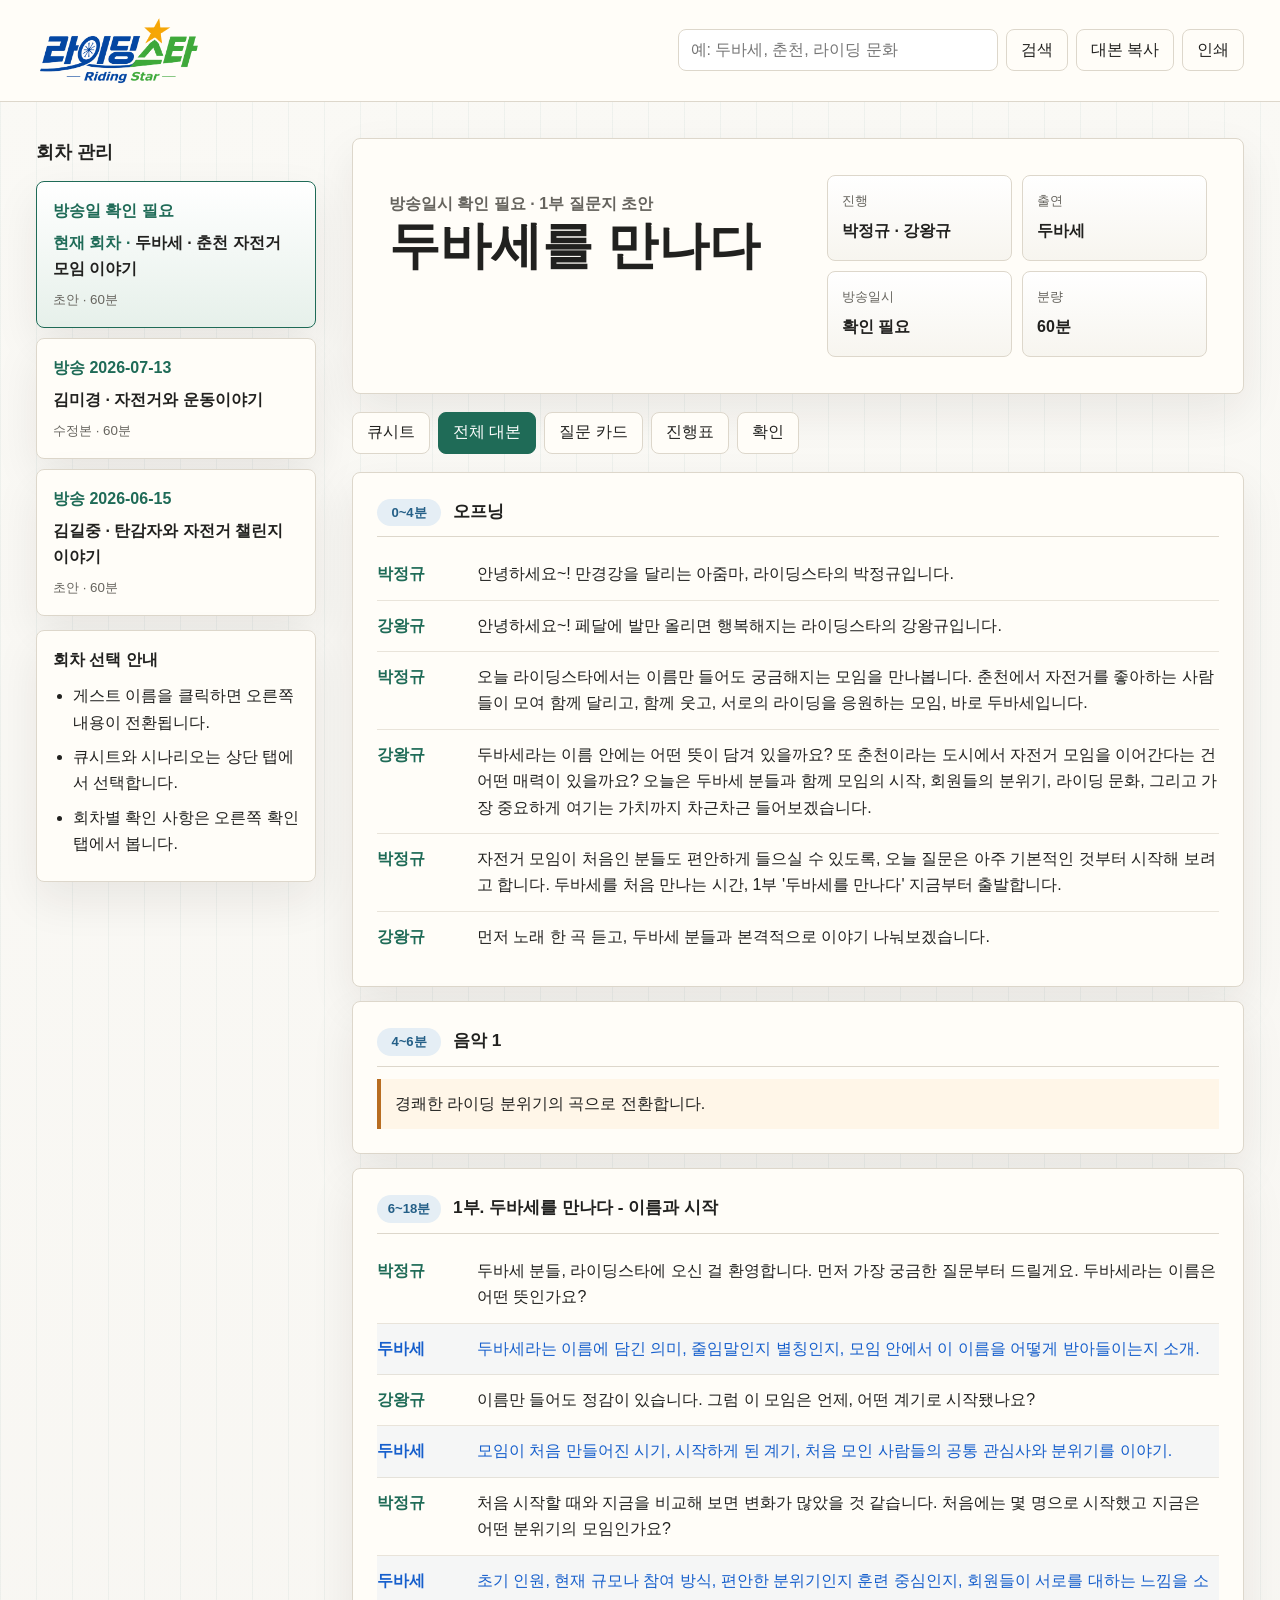
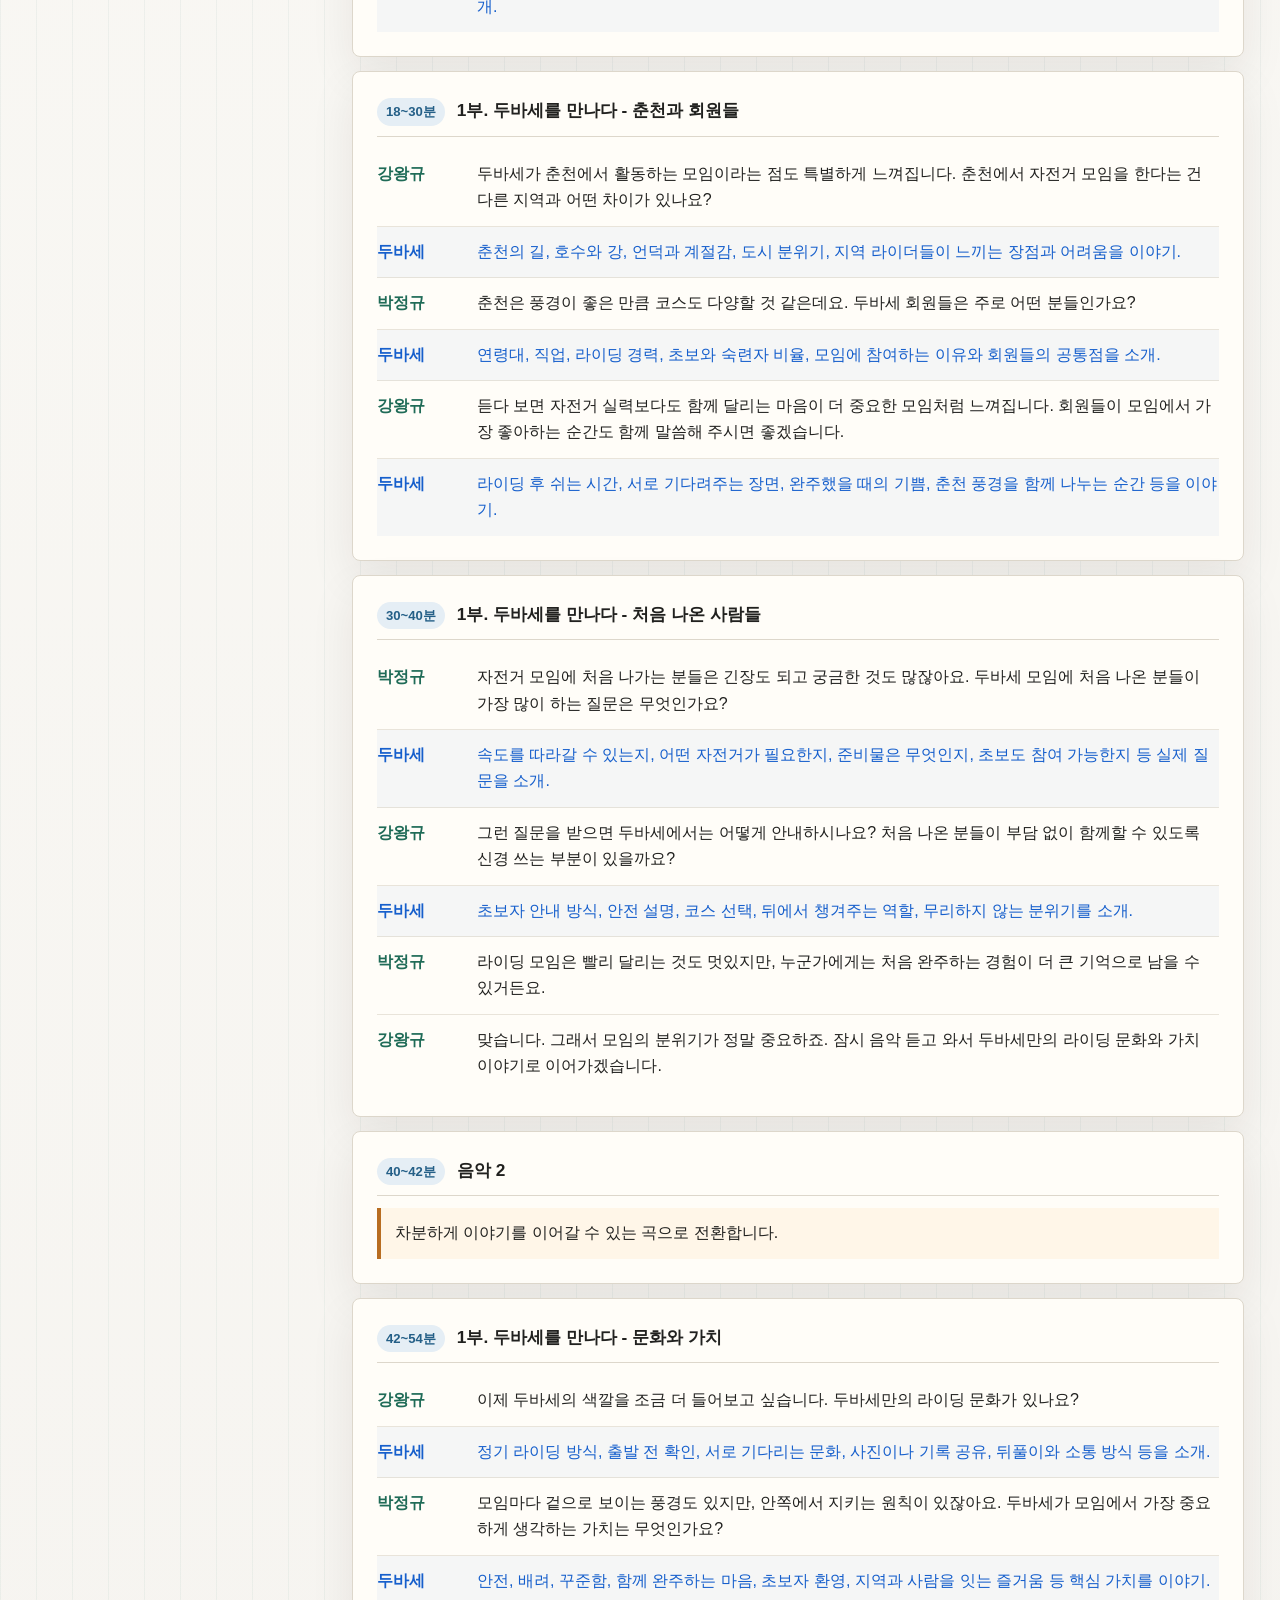
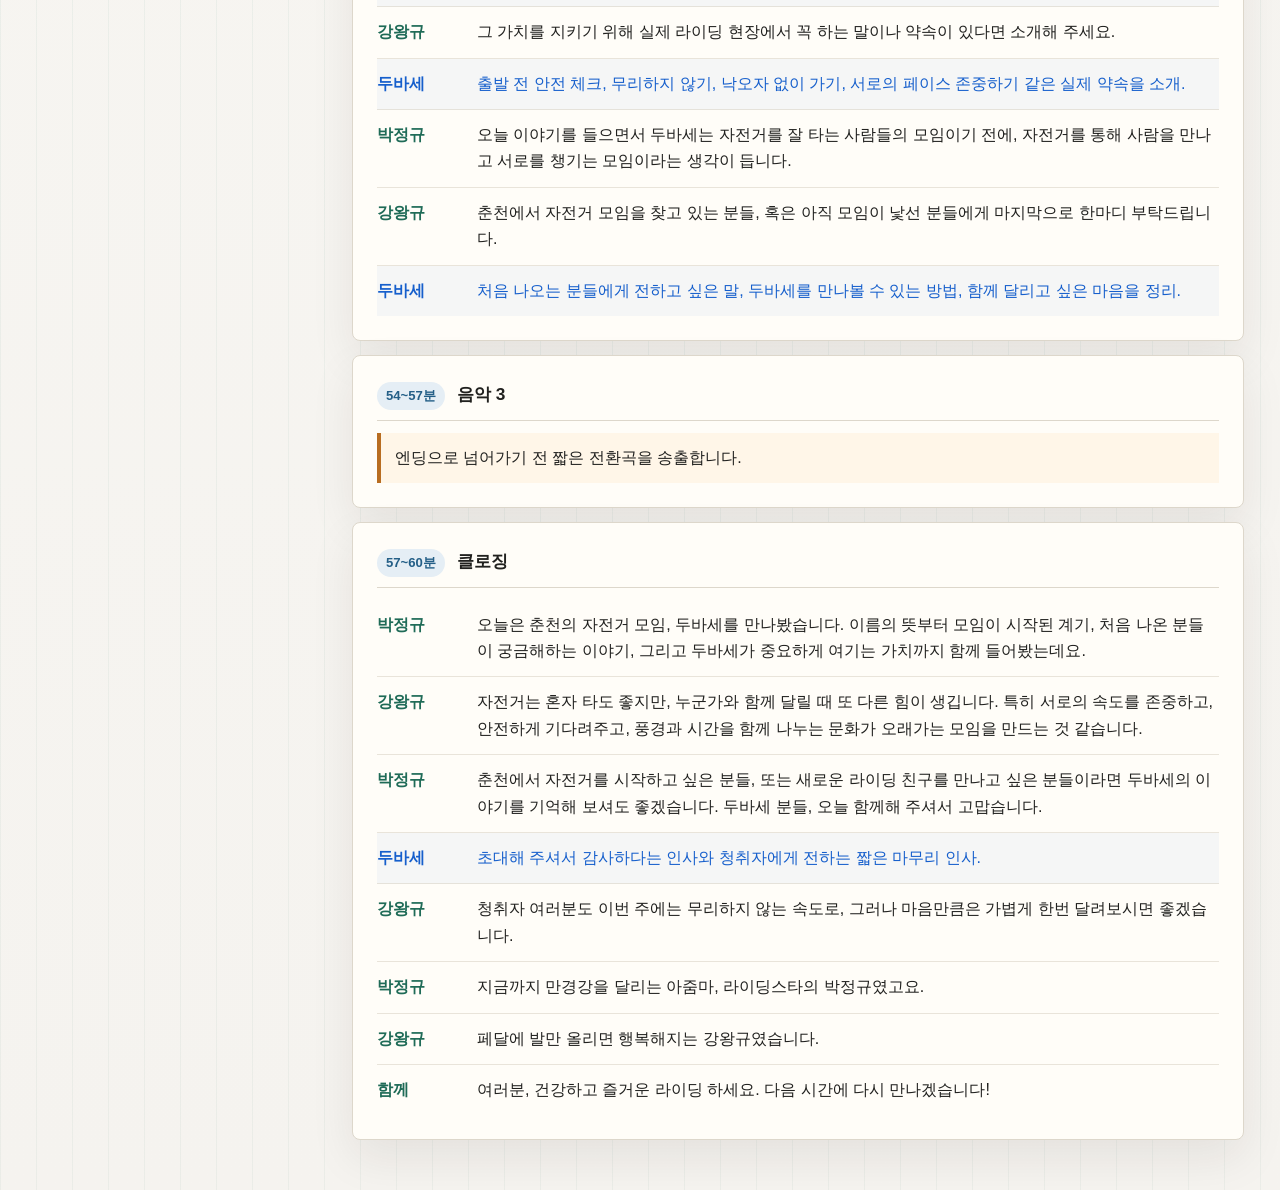
==== dubase.html @ 23264ffc "V2.6" ====
<!doctype html>
<html lang="ko">
  <head>
    <meta charset="utf-8" />
    <meta name="viewport" content="width=device-width, initial-scale=1" />
    <title>두바세 · 춘천 자전거 모임 이야기</title>
    <link rel="stylesheet" href="assets/styles.css" />
  </head>
  <body>
    <header class="topbar">
      <a class="brand" href="https://riding-star.vercel.app/" aria-label="Riding-star 메인페이지로 이동">
        <img class="brand-logo" src="assets/riding-star-logo-transparent.png" alt="라이딩스타" width="1152" height="503" />
      </a>
      <div class="toolbar" aria-label="문서 도구">
        <form class="search-form" role="search">
          <label class="search-label" for="script-search">검색</label>
          <div class="search-box">
            <input id="script-search" type="search" placeholder="예: 두바세, 춘천, 라이딩 문화" />
            <button type="button" id="clear-search" class="search-clear" aria-label="검색어 지우기" hidden>×</button>
          </div>
          <button type="submit" id="search-submit">검색</button>
        </form>
        <button type="button" id="episode-menu-toggle" class="episode-menu-toggle" aria-controls="episode-panel" aria-expanded="false">회차 관리</button>
        <button type="button" id="copy-script">대본 복사</button>
        <button type="button" id="print-page">인쇄</button>
      </div>
    </header>

    <div class="layout">
      <aside class="sidebar" id="episode-panel" aria-label="회차 목록">
        <div class="sidebar-head">
          <h1>회차 관리</h1>
          <button type="button" id="episode-menu-close" class="sidebar-close" aria-label="회차 관리 닫기">×</button>
        </div>
        <a class="episode episode-switch current" href="dubase.html#script-view" data-episode-key="dubase" data-search-placeholder="예: 두바세, 춘천, 라이딩 문화" aria-current="page">
          <span>방송일 확인 필요</span>
          <strong>두바세 · 춘천 자전거 모임 이야기</strong>
          <small>초안 · 60분</small>
        </a>
        <a class="episode episode-switch" href="kim-mikyung.html#script-view" data-episode-key="mikyung" data-search-placeholder="예: 장거리, 마라톤, 축구">
          <span>방송 2026-07-13</span>
          <strong>김미경 · 자전거와 운동이야기</strong>
          <small>수정본 · 60분</small>
        </a>
        <a class="episode episode-switch" href="index.html#script-view" data-episode-key="giljung" data-search-placeholder="예: 탄감자, 보물찾기, 초여름">
          <span>방송 2026-06-15</span>
          <strong>김길중 · 탄감자와 자전거 챌린지 이야기</strong>
          <small>초안 · 60분</small>
        </a>
        <div class="sidebar-note">
          <strong>회차 선택 안내</strong>
          <ul>
            <li>게스트 이름을 클릭하면 오른쪽 내용이 전환됩니다.</li>
            <li>큐시트와 시나리오는 상단 탭에서 선택합니다.</li>
            <li>회차별 확인 사항은 오른쪽 확인 탭에서 봅니다.</li>
          </ul>
        </div>
      </aside>

      <main class="content">
        <section class="summary" aria-labelledby="page-title">
          <div>
            <p class="eyebrow">방송일시 확인 필요 · 1부 질문지 초안</p>
            <h2 id="page-title">두바세를 만나다</h2>
          </div>
          <dl class="meta-grid">
            <div>
              <dt>진행</dt>
              <dd>박정규 · 강왕규</dd>
            </div>
            <div>
              <dt>출연</dt>
              <dd>두바세</dd>
            </div>
            <div>
              <dt>방송일시</dt>
              <dd>확인 필요</dd>
            </div>
            <div>
              <dt>분량</dt>
              <dd>60분</dd>
            </div>
          </dl>
        </section>

        <nav class="tabs" aria-label="보기 전환">
          <button type="button" data-view="cue-view">큐시트</button>
          <button type="button" class="active" data-view="script-view">전체 대본</button>
          <button type="button" data-view="questions-view">질문 카드</button>
          <button type="button" data-view="run-view">진행표</button>
          <button type="button" data-view="check-view">확인</button>
        </nav>

        <section id="cue-view" class="view cue-view" aria-label="큐시트" hidden>
          <article class="cue-sheet">
            <header class="cue-title">
              <h3>[큐시트] 주제토크방송</h3>
              <p>전주공동체라디오 <strong>93.5MHz</strong></p>
            </header>

            <table class="cue-meta" aria-label="큐시트 기본 정보">
              <tbody>
                <tr>
                  <th>프로그램명</th>
                  <td>라이딩스타(두바세를 만나다)</td>
                </tr>
                <tr>
                  <th>진행</th>
                  <td>박정규, 강왕규</td>
                </tr>
                <tr>
                  <th>출연</th>
                  <td><span class="guest-name">두바세</span></td>
                </tr>
                <tr>
                  <th>녹음장소</th>
                  <td>방송실</td>
                </tr>
                <tr>
                  <th>녹음일시</th>
                  <td>확인 필요</td>
                </tr>
                <tr>
                  <th>방송일시</th>
                  <td>확인 필요</td>
                </tr>
              </tbody>
            </table>

            <table class="cue-table" aria-label="큐시트 진행 흐름">
              <thead>
                <tr>
                  <th>구성</th>
                  <th>시간</th>
                  <th>멘트사항</th>
                  <th>출연</th>
                </tr>
              </thead>
              <tbody>
                <tr>
                  <td><strong>오프닝</strong><small>라이딩스타 인사</small></td>
                  <td>0~4분<br /><span>(4')</span></td>
                  <td>
                    <ul>
                      <li>박정규, 강왕규 진행자 인사</li>
                      <li>오늘 주제 두바세 소개</li>
                      <li>춘천 자전거 모임을 만나는 시간 예고</li>
                    </ul>
                  </td>
                  <td>진행자</td>
                </tr>
                <tr>
                  <td><strong>음악 1</strong><small>전환곡</small></td>
                  <td>4~6분<br /><span>(2')</span></td>
                  <td>
                    <ul>
                      <li>게스트 토크로 자연스럽게 전환</li>
                    </ul>
                  </td>
                  <td>진행자</td>
                </tr>
                <tr>
                  <td><strong>1부-1</strong><small>두바세 이름과 시작</small></td>
                  <td>6~18분<br /><span>(12')</span></td>
                  <td>
                    <ul>
                      <li>두바세라는 이름의 뜻</li>
                      <li>모임이 시작된 시기와 계기</li>
                      <li>처음 인원과 현재 분위기</li>
                    </ul>
                  </td>
                  <td>진행자 &amp;<br /><span class="guest-name">두바세</span></td>
                </tr>
                <tr>
                  <td><strong>1부-2</strong><small>춘천과 회원들</small></td>
                  <td>18~30분<br /><span>(12')</span></td>
                  <td>
                    <ul>
                      <li>춘천에서 자전거 모임을 하는 차이</li>
                      <li>두바세 회원들의 구성과 분위기</li>
                      <li>지역 코스와 계절감 언급</li>
                    </ul>
                  </td>
                  <td>진행자 &amp;<br /><span class="guest-name">두바세</span></td>
                </tr>
                <tr>
                  <td><strong>1부-3</strong><small>처음 나온 사람들</small></td>
                  <td>30~40분<br /><span>(10')</span></td>
                  <td>
                    <ul>
                      <li>처음 나온 분들이 가장 많이 하는 질문</li>
                      <li>초보자와 새 회원을 맞이하는 방식</li>
                      <li>안전과 페이스 조절 이야기</li>
                    </ul>
                  </td>
                  <td>진행자 &amp;<br /><span class="guest-name">두바세</span></td>
                </tr>
                <tr>
                  <td><strong>음악 2</strong><small>중간 전환</small></td>
                  <td>40~42분<br /><span>(2')</span></td>
                  <td>
                    <ul>
                      <li>두바세 문화와 가치 이야기로 전환</li>
                    </ul>
                  </td>
                  <td>진행자</td>
                </tr>
                <tr>
                  <td><strong>1부-4</strong><small>문화와 가치</small></td>
                  <td>42~54분<br /><span>(12')</span></td>
                  <td>
                    <ul>
                      <li>두바세만의 라이딩 문화</li>
                      <li>모임에서 가장 중요하게 생각하는 가치</li>
                      <li>청취자에게 전하고 싶은 말</li>
                    </ul>
                  </td>
                  <td>진행자 &amp;<br /><span class="guest-name">두바세</span></td>
                </tr>
                <tr>
                  <td><strong>음악 3</strong><small>클로징 전환</small></td>
                  <td>54~57분<br /><span>(3')</span></td>
                  <td>
                    <ul>
                      <li>엔딩 전 분위기 정리</li>
                    </ul>
                  </td>
                  <td>진행자</td>
                </tr>
                <tr>
                  <td><strong>클로징</strong><small>마무리</small></td>
                  <td>57~60분<br /><span>(3')</span></td>
                  <td>
                    <ul>
                      <li>두바세와 함께한 이야기 정리</li>
                      <li>춘천 자전거 문화 응원</li>
                      <li>다음 방송 예고와 끝인사</li>
                    </ul>
                  </td>
                  <td>진행자 &amp;<br /><span class="guest-name">두바세</span></td>
                </tr>
              </tbody>
            </table>
          </article>
        </section>

        <section id="script-view" class="view active" aria-label="전체 대본">
          <article id="script-copy-source">
            <section class="script-block">
              <header>
                <span>0~4분</span>
                <h3>오프닝</h3>
              </header>
              <p class="line"><b>박정규</b><span>안녕하세요~! 만경강을 달리는 아줌마, 라이딩스타의 박정규입니다.</span></p>
              <p class="line"><b>강왕규</b><span>안녕하세요~! 페달에 발만 올리면 행복해지는 라이딩스타의 강왕규입니다.</span></p>
              <p class="line"><b>박정규</b><span>오늘 라이딩스타에서는 이름만 들어도 궁금해지는 모임을 만나봅니다. 춘천에서 자전거를 좋아하는 사람들이 모여 함께 달리고, 함께 웃고, 서로의 라이딩을 응원하는 모임, 바로 두바세입니다.</span></p>
              <p class="line"><b>강왕규</b><span>두바세라는 이름 안에는 어떤 뜻이 담겨 있을까요? 또 춘천이라는 도시에서 자전거 모임을 이어간다는 건 어떤 매력이 있을까요? 오늘은 두바세 분들과 함께 모임의 시작, 회원들의 분위기, 라이딩 문화, 그리고 가장 중요하게 여기는 가치까지 차근차근 들어보겠습니다.</span></p>
              <p class="line"><b>박정규</b><span>자전거 모임이 처음인 분들도 편안하게 들으실 수 있도록, 오늘 질문은 아주 기본적인 것부터 시작해 보려고 합니다. 두바세를 처음 만나는 시간, 1부 '두바세를 만나다' 지금부터 출발합니다.</span></p>
              <p class="line"><b>강왕규</b><span>먼저 노래 한 곡 듣고, 두바세 분들과 본격적으로 이야기 나눠보겠습니다.</span></p>
            </section>

            <section class="script-block">
              <header>
                <span>4~6분</span>
                <h3>음악 1</h3>
              </header>
              <p class="cue">경쾌한 라이딩 분위기의 곡으로 전환합니다.</p>
            </section>

            <section class="script-block">
              <header>
                <span>6~18분</span>
                <h3>1부. 두바세를 만나다 - 이름과 시작</h3>
              </header>
              <p class="line"><b>박정규</b><span>두바세 분들, 라이딩스타에 오신 걸 환영합니다. 먼저 가장 궁금한 질문부터 드릴게요. 두바세라는 이름은 어떤 뜻인가요?</span></p>
              <p class="line guest-line"><b>두바세</b><span>두바세라는 이름에 담긴 의미, 줄임말인지 별칭인지, 모임 안에서 이 이름을 어떻게 받아들이는지 소개.</span></p>
              <p class="line"><b>강왕규</b><span>이름만 들어도 정감이 있습니다. 그럼 이 모임은 언제, 어떤 계기로 시작됐나요?</span></p>
              <p class="line guest-line"><b>두바세</b><span>모임이 처음 만들어진 시기, 시작하게 된 계기, 처음 모인 사람들의 공통 관심사와 분위기를 이야기.</span></p>
              <p class="line"><b>박정규</b><span>처음 시작할 때와 지금을 비교해 보면 변화가 많았을 것 같습니다. 처음에는 몇 명으로 시작했고 지금은 어떤 분위기의 모임인가요?</span></p>
              <p class="line guest-line"><b>두바세</b><span>초기 인원, 현재 규모나 참여 방식, 편안한 분위기인지 훈련 중심인지, 회원들이 서로를 대하는 느낌을 소개.</span></p>
            </section>

            <section class="script-block">
              <header>
                <span>18~30분</span>
                <h3>1부. 두바세를 만나다 - 춘천과 회원들</h3>
              </header>
              <p class="line"><b>강왕규</b><span>두바세가 춘천에서 활동하는 모임이라는 점도 특별하게 느껴집니다. 춘천에서 자전거 모임을 한다는 건 다른 지역과 어떤 차이가 있나요?</span></p>
              <p class="line guest-line"><b>두바세</b><span>춘천의 길, 호수와 강, 언덕과 계절감, 도시 분위기, 지역 라이더들이 느끼는 장점과 어려움을 이야기.</span></p>
              <p class="line"><b>박정규</b><span>춘천은 풍경이 좋은 만큼 코스도 다양할 것 같은데요. 두바세 회원들은 주로 어떤 분들인가요?</span></p>
              <p class="line guest-line"><b>두바세</b><span>연령대, 직업, 라이딩 경력, 초보와 숙련자 비율, 모임에 참여하는 이유와 회원들의 공통점을 소개.</span></p>
              <p class="line"><b>강왕규</b><span>듣다 보면 자전거 실력보다도 함께 달리는 마음이 더 중요한 모임처럼 느껴집니다. 회원들이 모임에서 가장 좋아하는 순간도 함께 말씀해 주시면 좋겠습니다.</span></p>
              <p class="line guest-line"><b>두바세</b><span>라이딩 후 쉬는 시간, 서로 기다려주는 장면, 완주했을 때의 기쁨, 춘천 풍경을 함께 나누는 순간 등을 이야기.</span></p>
            </section>

            <section class="script-block">
              <header>
                <span>30~40분</span>
                <h3>1부. 두바세를 만나다 - 처음 나온 사람들</h3>
              </header>
              <p class="line"><b>박정규</b><span>자전거 모임에 처음 나가는 분들은 긴장도 되고 궁금한 것도 많잖아요. 두바세 모임에 처음 나온 분들이 가장 많이 하는 질문은 무엇인가요?</span></p>
              <p class="line guest-line"><b>두바세</b><span>속도를 따라갈 수 있는지, 어떤 자전거가 필요한지, 준비물은 무엇인지, 초보도 참여 가능한지 등 실제 질문을 소개.</span></p>
              <p class="line"><b>강왕규</b><span>그런 질문을 받으면 두바세에서는 어떻게 안내하시나요? 처음 나온 분들이 부담 없이 함께할 수 있도록 신경 쓰는 부분이 있을까요?</span></p>
              <p class="line guest-line"><b>두바세</b><span>초보자 안내 방식, 안전 설명, 코스 선택, 뒤에서 챙겨주는 역할, 무리하지 않는 분위기를 소개.</span></p>
              <p class="line"><b>박정규</b><span>라이딩 모임은 빨리 달리는 것도 멋있지만, 누군가에게는 처음 완주하는 경험이 더 큰 기억으로 남을 수 있거든요.</span></p>
              <p class="line"><b>강왕규</b><span>맞습니다. 그래서 모임의 분위기가 정말 중요하죠. 잠시 음악 듣고 와서 두바세만의 라이딩 문화와 가치 이야기로 이어가겠습니다.</span></p>
            </section>

            <section class="script-block">
              <header>
                <span>40~42분</span>
                <h3>음악 2</h3>
              </header>
              <p class="cue">차분하게 이야기를 이어갈 수 있는 곡으로 전환합니다.</p>
            </section>

            <section class="script-block">
              <header>
                <span>42~54분</span>
                <h3>1부. 두바세를 만나다 - 문화와 가치</h3>
              </header>
              <p class="line"><b>강왕규</b><span>이제 두바세의 색깔을 조금 더 들어보고 싶습니다. 두바세만의 라이딩 문화가 있나요?</span></p>
              <p class="line guest-line"><b>두바세</b><span>정기 라이딩 방식, 출발 전 확인, 서로 기다리는 문화, 사진이나 기록 공유, 뒤풀이와 소통 방식 등을 소개.</span></p>
              <p class="line"><b>박정규</b><span>모임마다 겉으로 보이는 풍경도 있지만, 안쪽에서 지키는 원칙이 있잖아요. 두바세가 모임에서 가장 중요하게 생각하는 가치는 무엇인가요?</span></p>
              <p class="line guest-line"><b>두바세</b><span>안전, 배려, 꾸준함, 함께 완주하는 마음, 초보자 환영, 지역과 사람을 잇는 즐거움 등 핵심 가치를 이야기.</span></p>
              <p class="line"><b>강왕규</b><span>그 가치를 지키기 위해 실제 라이딩 현장에서 꼭 하는 말이나 약속이 있다면 소개해 주세요.</span></p>
              <p class="line guest-line"><b>두바세</b><span>출발 전 안전 체크, 무리하지 않기, 낙오자 없이 가기, 서로의 페이스 존중하기 같은 실제 약속을 소개.</span></p>
              <p class="line"><b>박정규</b><span>오늘 이야기를 들으면서 두바세는 자전거를 잘 타는 사람들의 모임이기 전에, 자전거를 통해 사람을 만나고 서로를 챙기는 모임이라는 생각이 듭니다.</span></p>
              <p class="line"><b>강왕규</b><span>춘천에서 자전거 모임을 찾고 있는 분들, 혹은 아직 모임이 낯선 분들에게 마지막으로 한마디 부탁드립니다.</span></p>
              <p class="line guest-line"><b>두바세</b><span>처음 나오는 분들에게 전하고 싶은 말, 두바세를 만나볼 수 있는 방법, 함께 달리고 싶은 마음을 정리.</span></p>
            </section>

            <section class="script-block">
              <header>
                <span>54~57분</span>
                <h3>음악 3</h3>
              </header>
              <p class="cue">엔딩으로 넘어가기 전 짧은 전환곡을 송출합니다.</p>
            </section>

            <section class="script-block">
              <header>
                <span>57~60분</span>
                <h3>클로징</h3>
              </header>
              <p class="line"><b>박정규</b><span>오늘은 춘천의 자전거 모임, 두바세를 만나봤습니다. 이름의 뜻부터 모임이 시작된 계기, 처음 나온 분들이 궁금해하는 이야기, 그리고 두바세가 중요하게 여기는 가치까지 함께 들어봤는데요.</span></p>
              <p class="line"><b>강왕규</b><span>자전거는 혼자 타도 좋지만, 누군가와 함께 달릴 때 또 다른 힘이 생깁니다. 특히 서로의 속도를 존중하고, 안전하게 기다려주고, 풍경과 시간을 함께 나누는 문화가 오래가는 모임을 만드는 것 같습니다.</span></p>
              <p class="line"><b>박정규</b><span>춘천에서 자전거를 시작하고 싶은 분들, 또는 새로운 라이딩 친구를 만나고 싶은 분들이라면 두바세의 이야기를 기억해 보셔도 좋겠습니다. 두바세 분들, 오늘 함께해 주셔서 고맙습니다.</span></p>
              <p class="line guest-line"><b>두바세</b><span>초대해 주셔서 감사하다는 인사와 청취자에게 전하는 짧은 마무리 인사.</span></p>
              <p class="line"><b>강왕규</b><span>청취자 여러분도 이번 주에는 무리하지 않는 속도로, 그러나 마음만큼은 가볍게 한번 달려보시면 좋겠습니다.</span></p>
              <p class="line"><b>박정규</b><span>지금까지 만경강을 달리는 아줌마, 라이딩스타의 박정규였고요.</span></p>
              <p class="line"><b>강왕규</b><span>페달에 발만 올리면 행복해지는 강왕규였습니다.</span></p>
              <p class="line"><b>함께</b><span>여러분, 건강하고 즐거운 라이딩 하세요. 다음 시간에 다시 만나겠습니다!</span></p>
            </section>
          </article>
        </section>

        <section id="questions-view" class="view" aria-label="질문 카드" hidden>
          <div class="question-grid">
            <article>
              <h3>1부. 두바세를 만나다</h3>
              <ul>
                <li>두바세라는 이름은 어떤 뜻인가요?</li>
                <li>모임은 언제, 어떤 계기로 시작됐나요?</li>
                <li>처음에는 몇 명으로 시작했고 지금은 어떤 분위기의 모임인가요?</li>
                <li>춘천에서 자전거 모임을 한다는 건 다른 지역과 어떤 차이가 있나요?</li>
                <li>두바세 회원들은 주로 어떤 분들인가요?</li>
                <li>모임에 처음 나온 분들이 가장 많이 하는 질문은 무엇인가요?</li>
                <li>두바세만의 라이딩 문화가 있나요?</li>
                <li>모임에서 가장 중요하게 생각하는 가치는 무엇인가요?</li>
              </ul>
            </article>
          </div>
        </section>

        <section id="run-view" class="view" aria-label="진행표" hidden>
          <div class="table-wrap">
            <table>
              <thead>
                <tr>
                  <th>순서</th>
                  <th>코너</th>
                  <th>시간</th>
                  <th>핵심</th>
                </tr>
              </thead>
              <tbody>
                <tr><td>1</td><td>오프닝</td><td>4분</td><td>진행자 인사, 두바세 소개, 1부 예고</td></tr>
                <tr><td>2</td><td>음악 1</td><td>2분</td><td>게스트 토크 전환</td></tr>
                <tr><td>3</td><td>1부-1</td><td>12분</td><td>두바세 이름의 뜻, 시작 계기, 초기와 현재 분위기</td></tr>
                <tr><td>4</td><td>1부-2</td><td>12분</td><td>춘천 자전거 모임의 차이, 회원 구성과 모임 분위기</td></tr>
                <tr><td>5</td><td>1부-3</td><td>10분</td><td>처음 나온 분들의 질문, 초보자 안내, 안전과 페이스</td></tr>
                <tr><td>6</td><td>음악 2</td><td>2분</td><td>문화와 가치 이야기 전환</td></tr>
                <tr><td>7</td><td>1부-4</td><td>12분</td><td>두바세만의 라이딩 문화, 모임의 핵심 가치</td></tr>
                <tr><td>8</td><td>음악 3</td><td>3분</td><td>클로징 전환</td></tr>
                <tr><td>9</td><td>클로징</td><td>3분</td><td>두바세 이야기 정리, 춘천 자전거 문화 응원, 끝인사</td></tr>
              </tbody>
            </table>
          </div>
        </section>

        <section id="check-view" class="view" aria-label="확인 항목" hidden>
          <div class="check-panel">
            <h3>방송 전 확인</h3>
            <label><input type="checkbox" /> 두바세 이름의 정확한 뜻과 표기 확인</label>
            <label><input type="checkbox" /> 출연자 이름과 호칭 확정</label>
            <label><input type="checkbox" /> 모임 시작 시기와 현재 인원 표현 확인</label>
            <label><input type="checkbox" /> 춘천 코스와 지역 정보 언급 가능 범위 확인</label>
            <label><input type="checkbox" /> 삽입곡 3곡 또는 대체곡 확정</label>
          </div>
          <div class="source-note">
            <h3>자료 메모</h3>
            <p>1부 질문지는 사용자 제공 질문 8개를 그대로 반영했습니다.</p>
          </div>
        </section>
      </main>
    </div>
    <div id="panel-backdrop" class="panel-backdrop" hidden></div>

    <script src="assets/app.js"></script>
  </body>
</html>
---- assets/styles.css ----
:root {
  color-scheme: light;
  --bg: #f5f3ef;
  --paper: #fffdf8;
  --ink: #21211f;
  --muted: #66645e;
  --line: #ddd7cb;
  --green: #1f6b57;
  --blue: #245f87;
  --guest-blue: #165fcc;
  --sun: #b86d21;
  --soft-green: #e6f0ea;
  --soft-blue: #e5eef5;
  --shadow: 0 18px 45px rgba(35, 31, 25, 0.08);
}

* {
  box-sizing: border-box;
}

html {
  scroll-behavior: smooth;
}

body {
  margin: 0;
  min-width: 320px;
  color: var(--ink);
  background:
    linear-gradient(90deg, rgba(31, 107, 87, 0.05) 0 1px, transparent 1px 100%),
    linear-gradient(180deg, #faf9f5 0%, var(--bg) 100%);
  background-size: 36px 36px, auto;
  font-family: Arial, "Noto Sans KR", "Malgun Gothic", sans-serif;
  line-height: 1.65;
}

button,
input {
  font: inherit;
}

button {
  border: 1px solid var(--line);
  border-radius: 8px;
  min-height: 42px;
  padding: 0 14px;
  color: var(--ink);
  background: var(--paper);
  cursor: pointer;
}

button:hover,
button:focus-visible {
  border-color: var(--green);
  outline: 2px solid rgba(31, 107, 87, 0.18);
  outline-offset: 2px;
}

.topbar {
  position: sticky;
  top: 0;
  z-index: 20;
  display: flex;
  align-items: center;
  justify-content: space-between;
  gap: 18px;
  padding: 14px clamp(16px, 3vw, 36px);
  border-bottom: 1px solid var(--line);
  background: rgba(255, 253, 248, 0.95);
  backdrop-filter: blur(14px);
}

.brand {
  display: inline-flex;
  align-items: center;
  color: inherit;
  text-decoration: none;
}

.brand:hover,
.brand:focus-visible {
  color: var(--green);
}

.brand-logo {
  display: block;
  width: clamp(128px, 13vw, 190px);
  height: auto;
}

.brand-korean,
.brand-english {
  display: block;
  line-height: 1.05;
  letter-spacing: 0;
}

.brand-korean {
  color: var(--green);
  font-size: 1.18rem;
  font-weight: 800;
}

.brand-korean span {
  color: var(--sun);
}

.brand-english {
  margin-top: 2px;
  color: var(--muted);
  font-size: 0.78rem;
  font-weight: 700;
}

.toolbar {
  display: flex;
  align-items: center;
  justify-content: flex-end;
  gap: 8px;
  flex-wrap: wrap;
}

.search-form {
  display: flex;
  align-items: center;
  gap: 8px;
}

.search-label {
  position: absolute;
  width: 1px;
  height: 1px;
  overflow: hidden;
  clip: rect(0 0 0 0);
  white-space: nowrap;
}

.search-box {
  position: relative;
}

.search-box input {
  width: min(32vw, 320px);
  min-width: 180px;
  min-height: 42px;
  padding: 0 38px 0 12px;
  border: 1px solid var(--line);
  border-radius: 8px;
  outline: 0;
  background: #fff;
}

.search-box input:focus {
  border-color: var(--green);
  box-shadow: 0 0 0 2px rgba(31, 107, 87, 0.14);
}

.search-box input::-webkit-search-cancel-button {
  appearance: none;
}

.search-clear {
  position: absolute;
  top: 50%;
  right: 4px;
  min-width: 30px;
  width: 30px;
  height: 30px;
  min-height: 30px;
  padding: 0;
  border: 0;
  border-radius: 50%;
  color: var(--muted);
  background: transparent;
  transform: translateY(-50%);
}

.search-clear:hover,
.search-clear:focus-visible {
  color: var(--ink);
  background: var(--soft-green);
  outline-offset: 0;
}

.episode-menu-toggle,
.sidebar-close,
.panel-backdrop {
  display: none;
}

.layout {
  display: grid;
  grid-template-columns: minmax(220px, 280px) minmax(0, 1fr);
  gap: clamp(18px, 3vw, 36px);
  width: min(1440px, 100%);
  margin: 0 auto;
  padding: clamp(18px, 3vw, 36px);
}

.sidebar {
  align-self: start;
  position: sticky;
  top: 90px;
}

.sidebar-head {
  display: flex;
  align-items: center;
  justify-content: space-between;
  gap: 12px;
}

.sidebar-head {
  margin-bottom: 14px;
}

.sidebar h1 {
  margin: 0 0 14px;
  font-size: 1.1rem;
}

.sidebar-head h1 {
  margin: 0;
}

.episode,
.sidebar-note,
.summary,
.script-block,
.question-grid article,
.check-panel,
.source-note,
.table-wrap,
.cue-sheet {
  border: 1px solid var(--line);
  border-radius: 8px;
  background: var(--paper);
  box-shadow: var(--shadow);
}

.episode {
  display: grid;
  gap: 6px;
  padding: 16px;
  color: inherit;
  text-decoration: none;
}

.episode + .episode {
  margin-top: 10px;
}

.episode span {
  color: var(--green);
  font-weight: 700;
}

.episode.current {
  border-color: var(--green);
  background: linear-gradient(180deg, #fff, var(--soft-green));
}

.episode.current strong::before {
  content: "현재 회차 · ";
  color: var(--green);
}

.episode small {
  color: var(--muted);
}

.episode:hover,
.episode:focus-visible {
  border-color: var(--green);
  color: var(--green);
  outline: 2px solid rgba(31, 107, 87, 0.16);
  outline-offset: 2px;
}

.sidebar-note {
  margin-top: 14px;
  padding: 16px;
}

.sidebar-note ul,
.question-grid ul {
  margin: 10px 0 0;
  padding-left: 20px;
}

.content {
  min-width: 0;
}

.summary {
  display: grid;
  grid-template-columns: minmax(0, 1fr) minmax(260px, 380px);
  gap: 24px;
  padding: clamp(20px, 4vw, 36px);
  overflow: hidden;
}

.eyebrow {
  margin: 0 0 8px;
  color: var(--sun);
  font-weight: 700;
}

.summary h2 {
  margin: 0;
  font-size: clamp(1.8rem, 4vw, 3.2rem);
  line-height: 1.15;
}

.summary p {
  max-width: 68ch;
  margin: 16px 0 0;
  color: var(--muted);
}

.meta-grid {
  display: grid;
  grid-template-columns: repeat(2, minmax(0, 1fr));
  gap: 10px;
  margin: 0;
}

.meta-grid div {
  min-height: 86px;
  padding: 14px;
  border: 1px solid var(--line);
  border-radius: 8px;
  background: linear-gradient(180deg, #fff, #f7f5ef);
}

.meta-grid dt {
  color: var(--muted);
  font-size: 0.84rem;
}

.meta-grid dd {
  margin: 6px 0 0;
  font-weight: 700;
}

.tabs {
  display: flex;
  gap: 8px;
  flex-wrap: wrap;
  margin: 18px 0;
}

.tabs button.active {
  color: #fff;
  border-color: var(--green);
  background: var(--green);
}

.view {
  display: none;
}

.view.active {
  display: block;
}

.cue-sheet {
  padding: clamp(16px, 2.5vw, 28px);
  overflow-x: auto;
}

.cue-title {
  text-align: center;
  margin-bottom: 14px;
}

.cue-title h3 {
  margin: 0;
  font-size: clamp(1.7rem, 3vw, 2.4rem);
  line-height: 1.2;
}

.cue-title p {
  margin: 6px 0 0;
  font-size: 1.12rem;
}

.cue-title strong {
  margin-left: 16px;
}

.cue-meta,
.cue-table {
  min-width: 840px;
  table-layout: fixed;
  border: 1px solid var(--ink);
  background: #fff;
}

.cue-meta {
  margin-bottom: 0;
}

.cue-meta th,
.cue-meta td,
.cue-table th,
.cue-table td {
  border-right: 1px solid var(--ink);
  border-bottom: 1px solid var(--ink);
}

.cue-meta tr:last-child th,
.cue-meta tr:last-child td,
.cue-table tr:last-child td {
  border-bottom: 0;
}

.cue-meta th:last-child,
.cue-meta td:last-child,
.cue-table th:last-child,
.cue-table td:last-child {
  border-right: 0;
}

.cue-meta th {
  width: 150px;
  padding: 8px 12px;
  color: var(--ink);
  background: #fff;
  font-weight: 700;
  text-align: center;
}

.cue-meta td {
  padding: 8px 14px;
}

.cue-table th {
  padding: 9px 12px;
  color: var(--ink);
  background: #fff;
  text-align: center;
}

.cue-table th:nth-child(1) {
  width: 18%;
}

.cue-table th:nth-child(2) {
  width: 10%;
}

.cue-table th:nth-child(4) {
  width: 13%;
}

.cue-table td {
  padding: 10px 12px;
  vertical-align: middle;
}

.cue-table td:nth-child(1),
.cue-table td:nth-child(2),
.cue-table td:nth-child(4) {
  text-align: center;
}

.cue-table strong,
.cue-table small {
  display: block;
}

.cue-table small {
  margin-top: 4px;
  font-size: 0.84rem;
  font-weight: 700;
}

.cue-table span {
  color: var(--muted);
}

.cue-table ul {
  margin: 0;
  padding-left: 18px;
}

.cue-table li {
  margin: 0 0 4px;
}

.script-block {
  margin-bottom: 14px;
  padding: clamp(16px, 2vw, 24px);
}

.script-block header {
  display: flex;
  align-items: baseline;
  gap: 12px;
  margin-bottom: 12px;
  border-bottom: 1px solid var(--line);
  padding-bottom: 10px;
}

.script-block header span {
  display: inline-flex;
  min-width: 64px;
  justify-content: center;
  border-radius: 999px;
  padding: 3px 9px;
  color: var(--blue);
  background: var(--soft-blue);
  font-size: 0.82rem;
  font-weight: 700;
}

.script-block h3,
.question-grid h3,
.check-panel h3,
.source-note h3 {
  margin: 0;
  font-size: 1.08rem;
}

.line {
  display: grid;
  grid-template-columns: 86px minmax(0, 1fr);
  gap: 14px;
  margin: 0;
  padding: 12px 0;
  border-bottom: 1px solid rgba(221, 215, 203, 0.65);
}

.line:last-child {
  border-bottom: 0;
}

.line b {
  color: var(--green);
}

.line.guest-line b,
.line.guest-line span,
.guest-name {
  color: var(--guest-blue);
}

.line.guest-line {
  background: rgba(22, 95, 204, 0.045);
}

.cue {
  margin: 0;
  padding: 12px 14px;
  border-left: 4px solid var(--sun);
  background: #fff6e8;
}

.question-grid {
  display: grid;
  grid-template-columns: repeat(2, minmax(0, 1fr));
  gap: 14px;
}

.question-grid article,
.check-panel,
.source-note {
  padding: clamp(16px, 2vw, 24px);
}

.question-grid li,
.sidebar-note li {
  margin-bottom: 8px;
}

.table-wrap {
  overflow-x: auto;
}

table {
  width: 100%;
  min-width: 720px;
  border-collapse: collapse;
}

th,
td {
  padding: 14px 16px;
  border-bottom: 1px solid var(--line);
  text-align: left;
  vertical-align: top;
}

th {
  color: var(--green);
  background: var(--soft-green);
}

tr:last-child td {
  border-bottom: 0;
}

.check-panel {
  display: grid;
  gap: 12px;
}

.check-panel label {
  display: flex;
  align-items: flex-start;
  gap: 10px;
}

.check-panel input {
  width: 18px;
  height: 18px;
  margin-top: 4px;
  accent-color: var(--green);
}

.source-note {
  margin-top: 14px;
}

.source-note p {
  margin: 10px 0 0;
  color: var(--muted);
}

.is-hidden-by-search {
  display: none;
}

@media (max-width: 900px) {
  .topbar {
    position: sticky;
    align-items: stretch;
    flex-direction: column;
    gap: 10px;
  }

  .toolbar {
    display: grid;
    grid-template-columns: repeat(3, minmax(0, 1fr));
    justify-content: stretch;
  }

  .search-form {
    grid-column: 1 / -1;
    display: grid;
    grid-template-columns: minmax(0, 1fr) auto;
    gap: 8px;
  }

  .search-box input {
    width: 100%;
    min-width: 0;
  }

  .layout {
    grid-template-columns: 1fr;
    padding-bottom: calc(88px + env(safe-area-inset-bottom));
  }

  .sidebar {
    position: fixed;
    top: 0;
    left: 0;
    bottom: 0;
    z-index: 40;
    width: min(86vw, 320px);
    padding: 18px;
    overflow-y: auto;
    border-right: 1px solid var(--line);
    background: var(--paper);
    box-shadow: 20px 0 45px rgba(35, 31, 25, 0.16);
    transform: translateX(-105%);
    transition: transform 180ms ease;
  }

  .sidebar.is-open {
    transform: translateX(0);
  }

  .episode-menu-toggle,
  .sidebar-close {
    display: inline-flex;
    align-items: center;
    justify-content: center;
  }

  .sidebar-close {
    min-width: 38px;
    width: 38px;
    height: 38px;
    min-height: 38px;
    padding: 0;
  }

  .panel-backdrop.is-visible {
    position: fixed;
    inset: 0;
    z-index: 35;
    display: block;
    background: rgba(33, 33, 31, 0.34);
  }

  .summary {
    grid-template-columns: 1fr;
  }

  .meta-grid {
    grid-template-columns: repeat(4, minmax(0, 1fr));
    gap: 6px;
  }

  .meta-grid div {
    display: flex;
    align-items: center;
    gap: 6px;
    min-height: 0;
    padding: 8px 10px;
  }

  .meta-grid dt {
    flex: 0 0 auto;
    font-size: 0.74rem;
    white-space: nowrap;
  }

  .meta-grid dd {
    min-width: 0;
    margin: 0;
    font-size: 0.86rem;
    line-height: 1.25;
    overflow-wrap: anywhere;
  }

  .tabs {
    position: fixed;
    right: 0;
    bottom: 0;
    left: 0;
    z-index: 30;
    display: grid;
    grid-template-columns: repeat(5, minmax(0, 1fr));
    gap: 4px;
    margin: 0;
    padding: 8px max(8px, env(safe-area-inset-left)) calc(8px + env(safe-area-inset-bottom)) max(8px, env(safe-area-inset-right));
    border-top: 1px solid var(--line);
    background: rgba(255, 253, 248, 0.97);
    box-shadow: 0 -12px 28px rgba(35, 31, 25, 0.12);
    backdrop-filter: blur(14px);
  }

  .tabs button {
    min-height: 42px;
    padding: 0 6px;
    border-radius: 7px;
    font-size: 0.82rem;
    white-space: nowrap;
  }

  .question-grid {
    grid-template-columns: 1fr;
  }
}

@media (max-width: 560px) {
  .layout {
    padding: 14px 14px calc(88px + env(safe-area-inset-bottom));
  }

  .topbar {
    padding: 12px 14px;
  }

  .brand-logo {
    width: clamp(112px, 34vw, 154px);
  }

  .toolbar {
    grid-template-columns: repeat(3, minmax(0, 1fr));
  }

  .search-form {
    grid-template-columns: minmax(0, 1fr) 72px;
  }

  .search-box input,
  #search-submit {
    min-height: 40px;
  }

  .meta-grid {
    grid-template-columns: repeat(2, minmax(0, 1fr));
  }

  .meta-grid div {
    padding: 7px 8px;
  }

  .meta-grid dd {
    font-size: 0.82rem;
  }

  .line {
    grid-template-columns: 1fr;
    gap: 2px;
  }

  .script-block header {
    align-items: flex-start;
    flex-direction: column;
  }

  .tabs button,
  .toolbar > button {
    flex: 1 1 auto;
  }

  .toolbar > button {
    padding: 0 10px;
  }

  .cue-sheet {
    padding: 12px;
    overflow-x: visible;
  }

  .cue-title h3 {
    font-size: 1.55rem;
  }

  .cue-title p {
    font-size: 1rem;
  }

  .cue-meta,
  .cue-table {
    min-width: 0;
    width: 100%;
    font-size: 0.78rem;
    word-break: keep-all;
    overflow-wrap: anywhere;
  }

  .cue-meta th {
    width: 86px;
    padding: 7px 6px;
  }

  .cue-meta td {
    padding: 7px 8px;
  }

  .cue-table th,
  .cue-table td {
    padding: 7px 5px;
  }

  .cue-table th:nth-child(1) {
    width: 22%;
  }

  .cue-table th:nth-child(2) {
    width: 17%;
  }

  .cue-table th:nth-child(4) {
    width: 16%;
  }

  .cue-table small {
    font-size: 0.68rem;
  }

  .cue-table ul {
    padding-left: 13px;
  }

  .cue-table li {
    margin-bottom: 3px;
  }
}

@media print {
  @page {
    size: A4 landscape;
    margin: 7mm;
  }

  html,
  body {
    background: #fff;
    width: auto;
    min-width: 0;
  }

  .topbar,
  .sidebar,
  .tabs,
  .summary,
  #questions-view,
  #run-view,
  #check-view {
    display: none !important;
  }

  .layout {
    display: block;
    width: 100%;
    padding: 0;
  }

  .view:not(.active) {
    display: none !important;
  }

  .view.active {
    display: block !important;
  }

  .script-block {
    box-shadow: none;
    break-inside: avoid;
  }

  .cue-view {
    display: block !important;
  }

  .cue-view:not(.active) {
    display: none !important;
  }

  .cue-sheet {
    padding: 0;
    border: 0;
    border-radius: 0;
    box-shadow: none;
    overflow: visible;
  }

  .cue-meta,
  .cue-table {
    min-width: 0;
    width: 100%;
    font-size: 8.8pt;
    line-height: 1.16;
    table-layout: fixed;
  }

  .cue-title {
    margin-bottom: 4px;
  }

  .cue-title h3 {
    font-size: 17pt;
    line-height: 1.05;
  }

  .cue-title p {
    margin-top: 2px;
    font-size: 10pt;
    line-height: 1.1;
  }

  .cue-meta th,
  .cue-meta td {
    padding: 2.5px 5px;
  }

  .cue-meta th {
    width: 22mm;
  }

  .cue-table th,
  .cue-table td {
    padding: 2.5px 5px;
  }

  .cue-table th:nth-child(1) {
    width: 17%;
  }

  .cue-table th:nth-child(2) {
    width: 10%;
  }

  .cue-table th:nth-child(4) {
    width: 12%;
  }

  .cue-table small {
    margin-top: 0;
    font-size: 7.2pt;
  }

  .cue-table ul {
    margin: 0;
    padding-left: 12px;
  }

  .cue-table li {
    margin: 0 0 1px;
  }

  .cue-table strong {
    line-height: 1.05;
  }

  .cue-table tr,
  .cue-meta tr {
    break-inside: avoid;
    page-break-inside: avoid;
  }
}
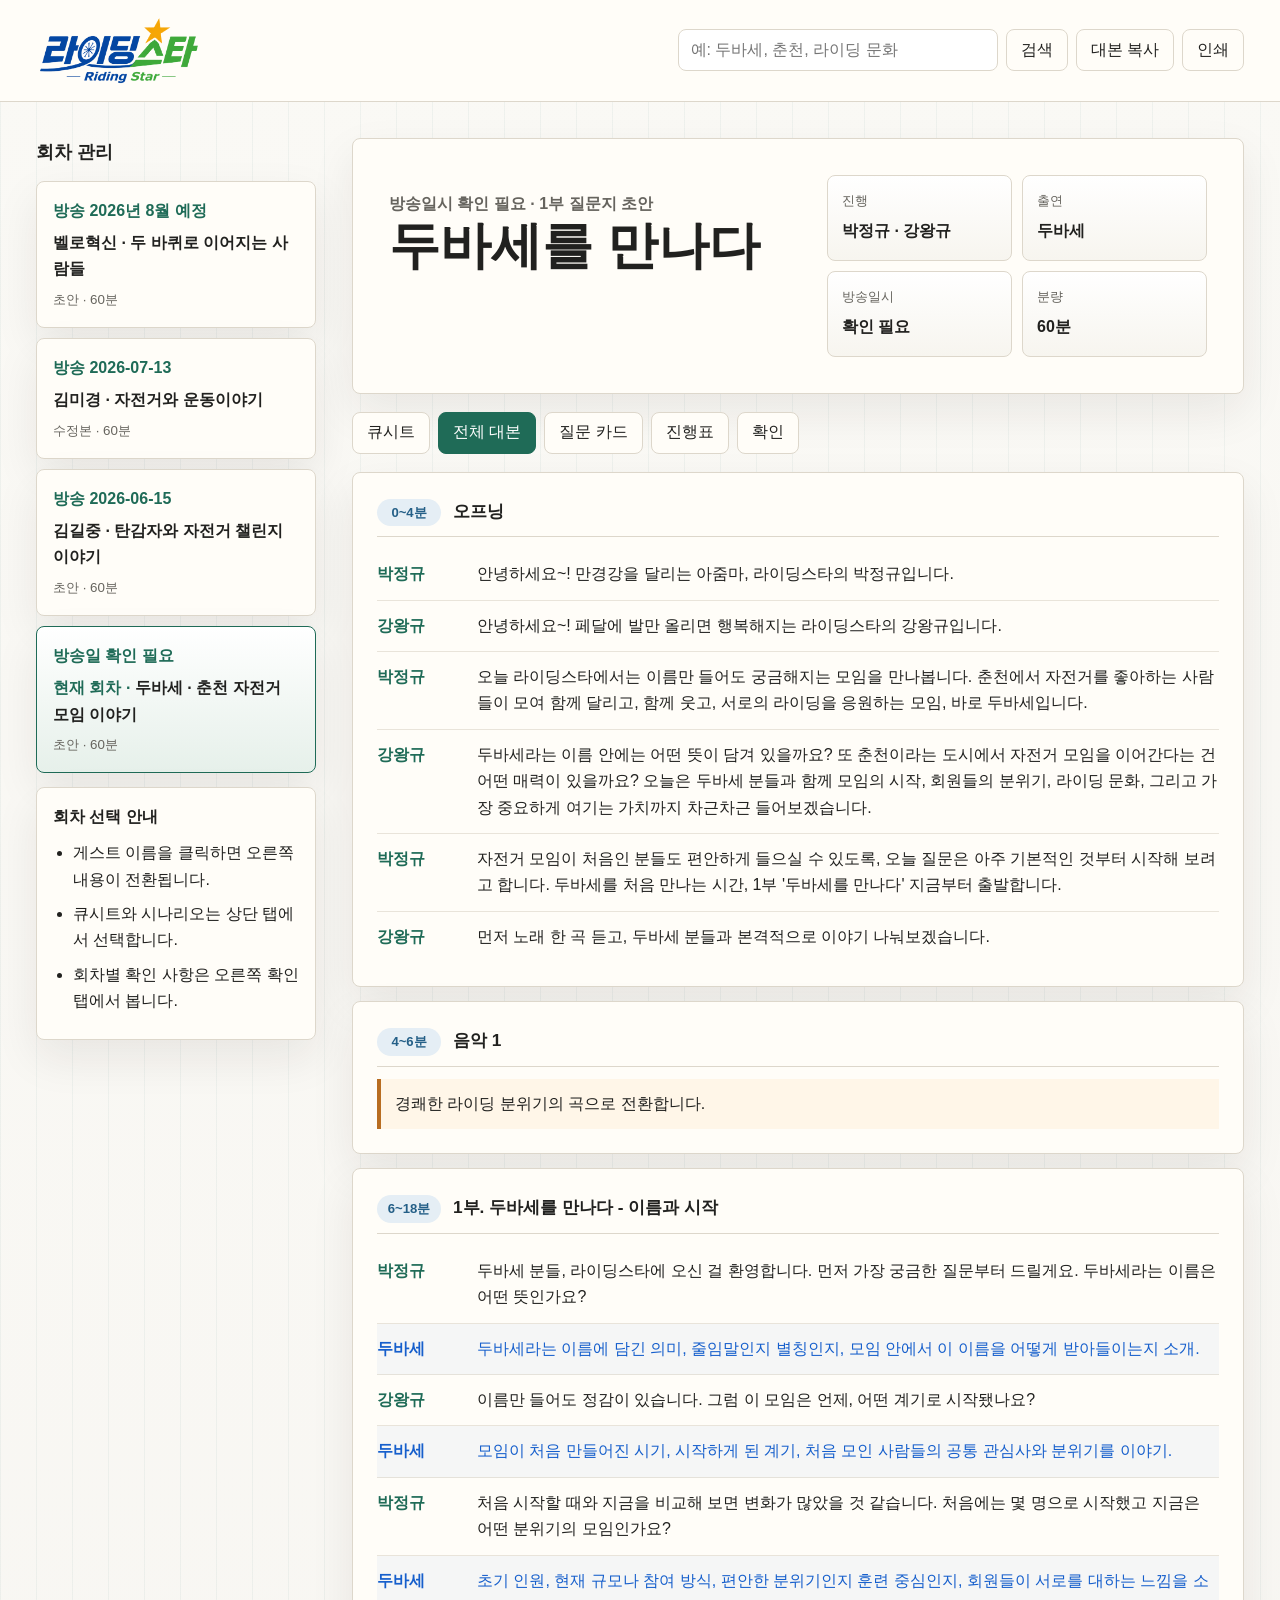
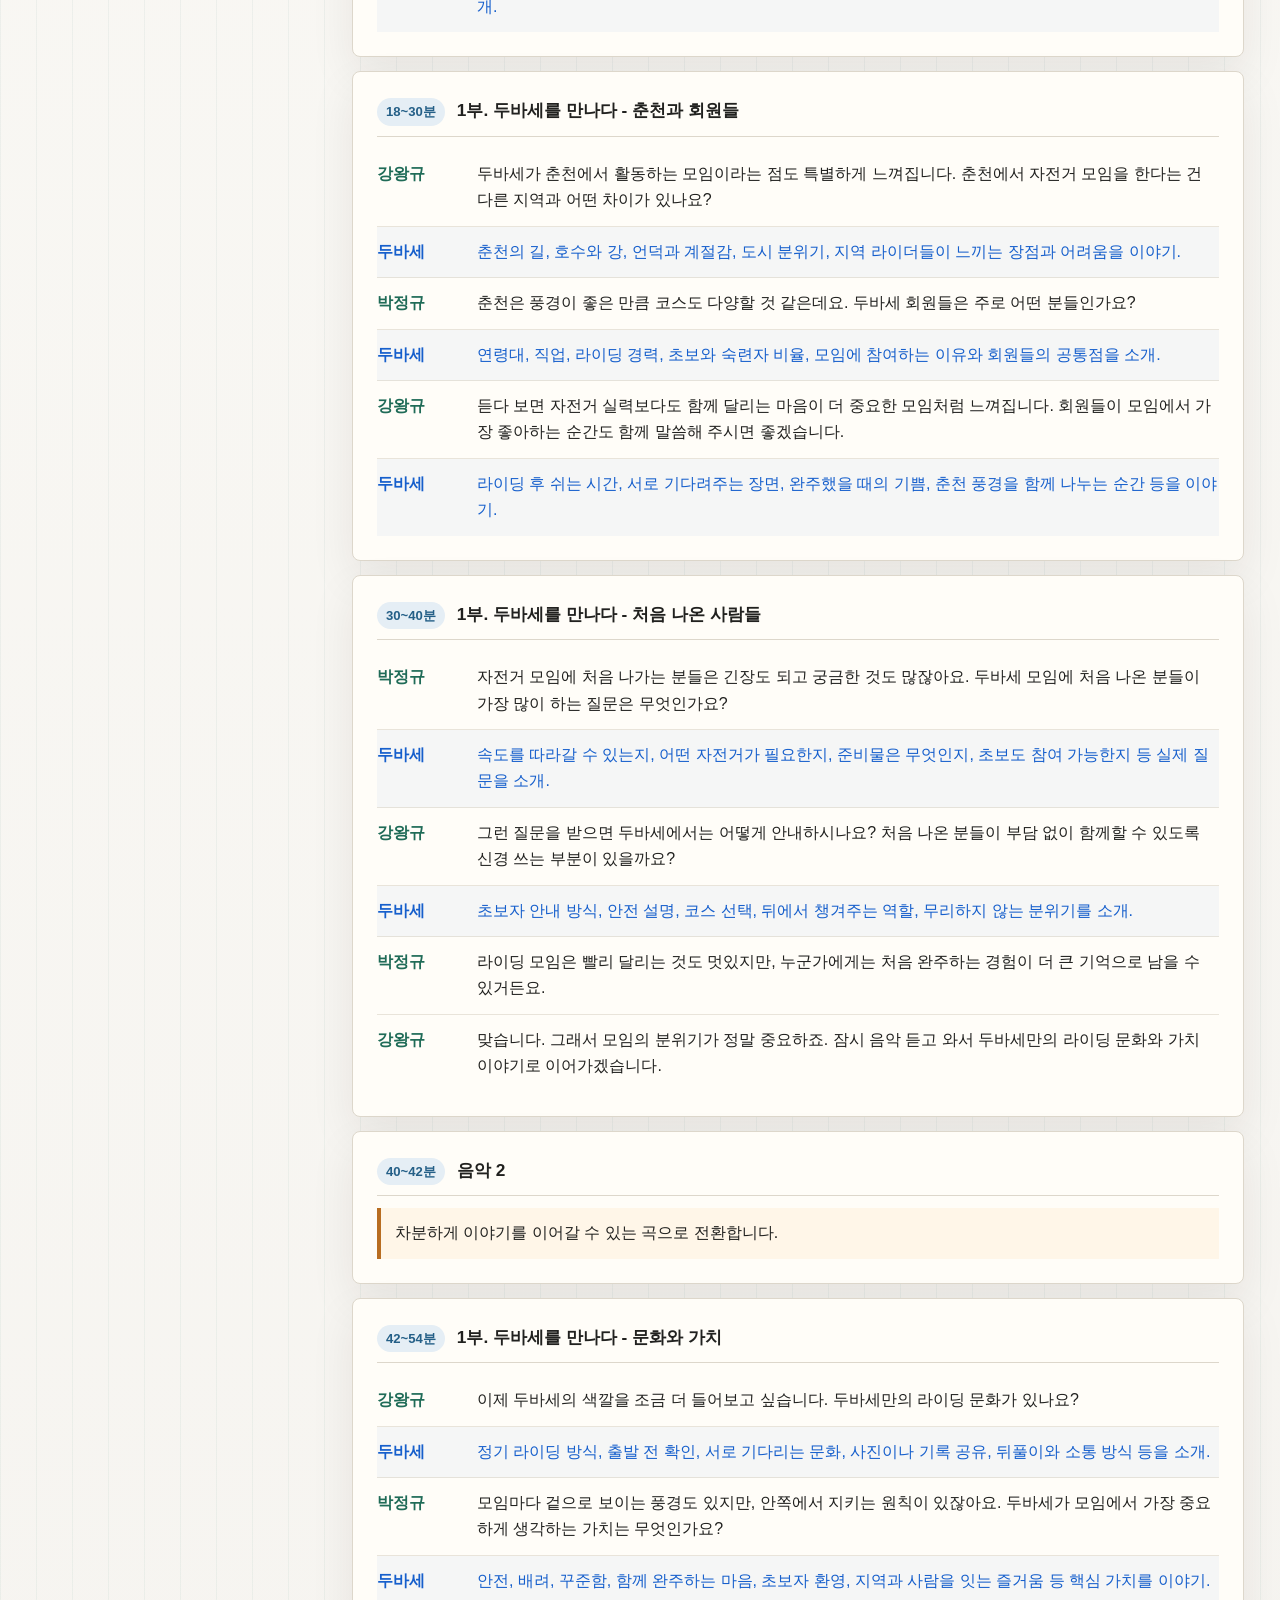
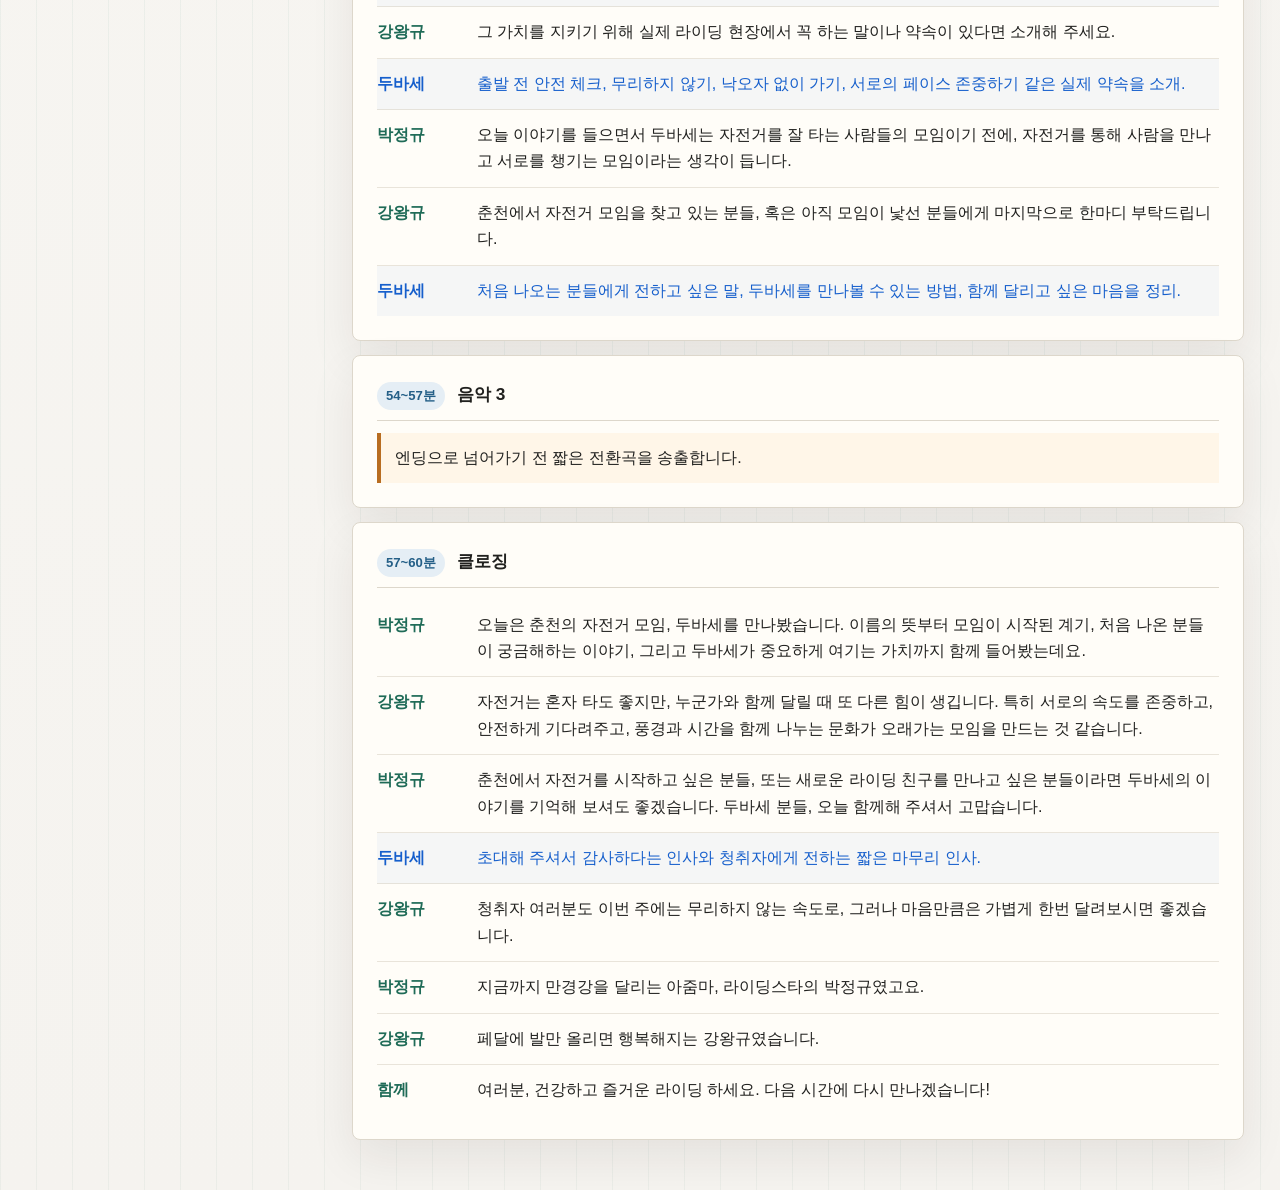
==== commit 173898fe: "V2.7" ====
--- a/dubase.html
+++ b/dubase.html
@@ -27,14 +27,14 @@
     </header>
 
     <div class="layout">
-      <aside class="sidebar" id="episode-panel" aria-label="회차 목록">
+            <aside class="sidebar" id="episode-panel" aria-label="회차 목록">
         <div class="sidebar-head">
           <h1>회차 관리</h1>
           <button type="button" id="episode-menu-close" class="sidebar-close" aria-label="회차 관리 닫기">×</button>
         </div>
-        <a class="episode episode-switch current" href="dubase.html#script-view" data-episode-key="dubase" data-search-placeholder="예: 두바세, 춘천, 라이딩 문화" aria-current="page">
-          <span>방송일 확인 필요</span>
-          <strong>두바세 · 춘천 자전거 모임 이야기</strong>
+        <a class="episode episode-switch" href="index.html#script-view" data-episode-key="velo" data-search-placeholder="예: 벨로혁신, 부회장, 총무, 만경강">
+          <span>방송 2026년 8월 예정</span>
+          <strong>벨로혁신 · 두 바퀴로 이어지는 사람들</strong>
           <small>초안 · 60분</small>
         </a>
         <a class="episode episode-switch" href="kim-mikyung.html#script-view" data-episode-key="mikyung" data-search-placeholder="예: 장거리, 마라톤, 축구">
@@ -42,9 +42,14 @@
           <strong>김미경 · 자전거와 운동이야기</strong>
           <small>수정본 · 60분</small>
         </a>
-        <a class="episode episode-switch" href="index.html#script-view" data-episode-key="giljung" data-search-placeholder="예: 탄감자, 보물찾기, 초여름">
+        <a class="episode episode-switch" href="tangamja.html#script-view" data-episode-key="giljung" data-search-placeholder="예: 탄감자, 보물찾기, 초여름">
           <span>방송 2026-06-15</span>
           <strong>김길중 · 탄감자와 자전거 챌린지 이야기</strong>
+          <small>초안 · 60분</small>
+        </a>
+        <a class="episode episode-switch current" href="dubase.html#script-view" data-episode-key="dubase" data-search-placeholder="예: 두바세, 춘천, 라이딩 문화" aria-current="page">
+          <span>방송일 확인 필요</span>
+          <strong>두바세 · 춘천 자전거 모임 이야기</strong>
           <small>초안 · 60분</small>
         </a>
         <div class="sidebar-note">
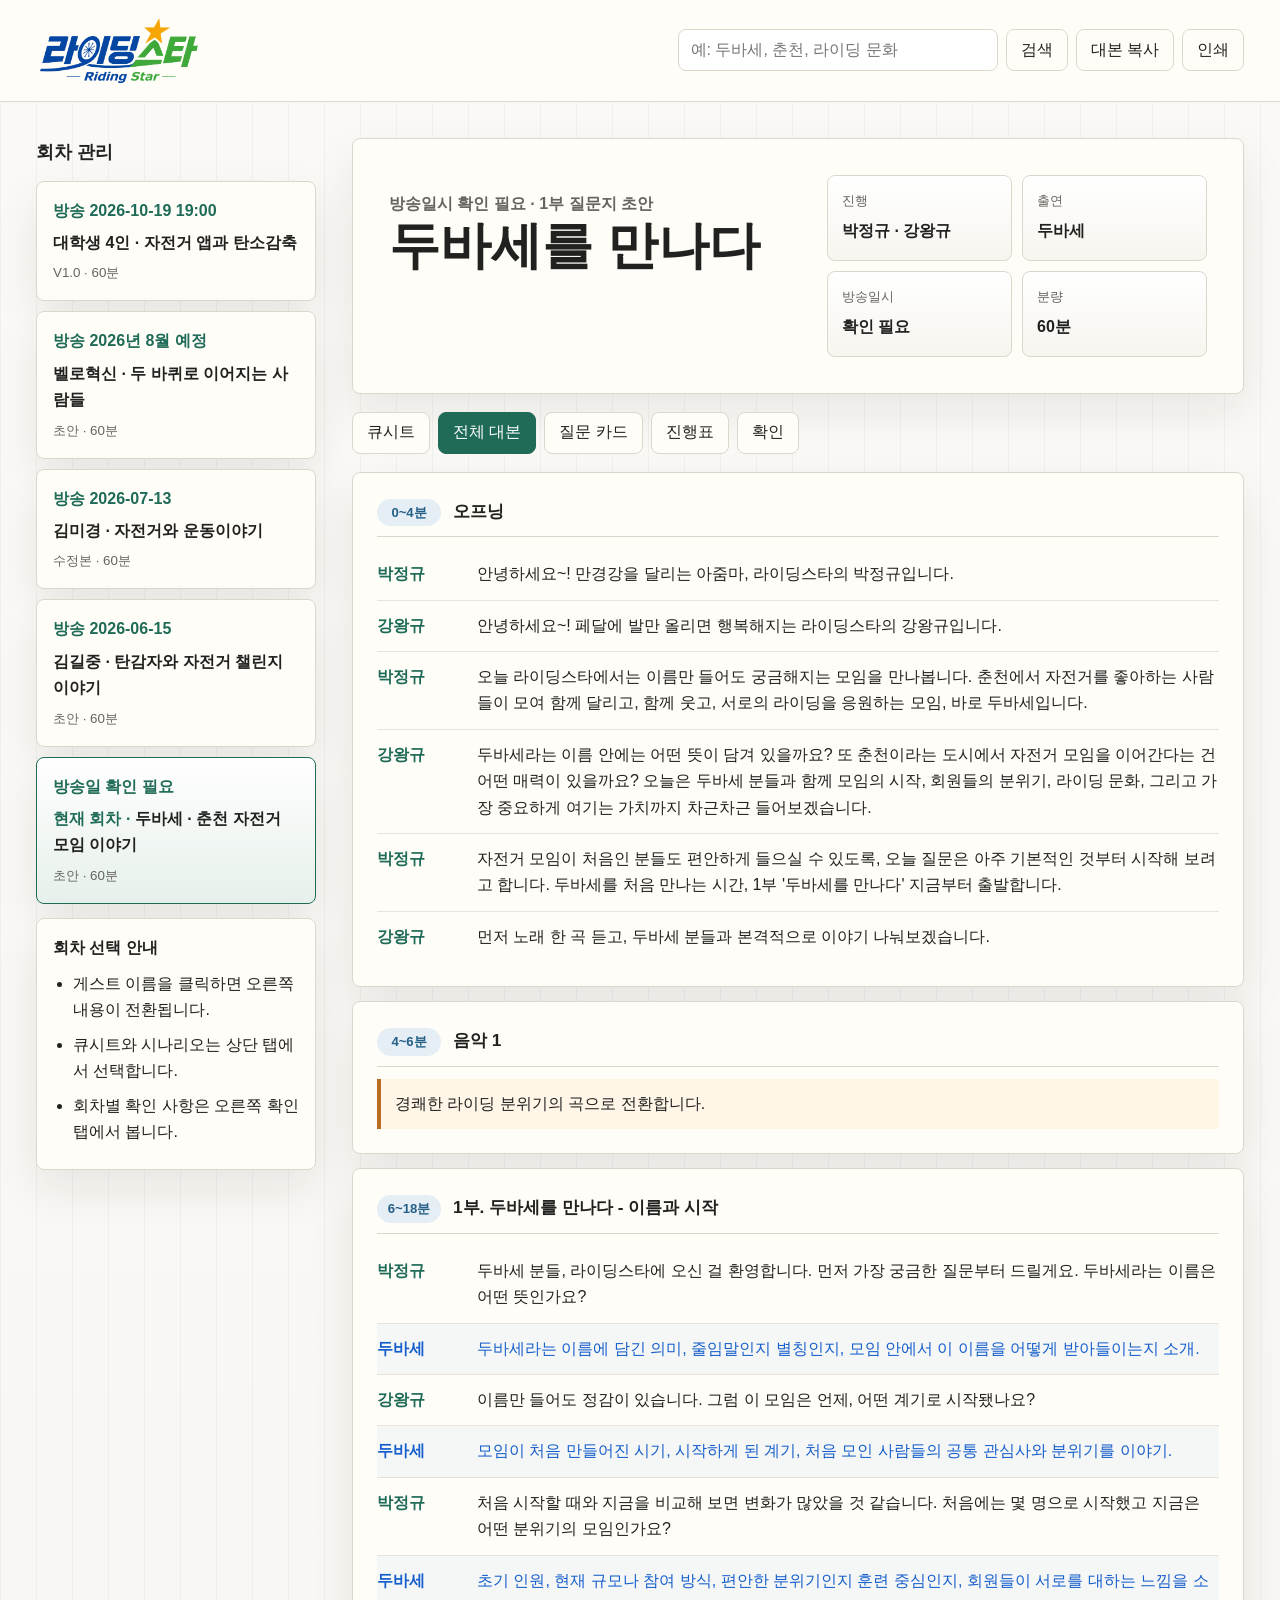
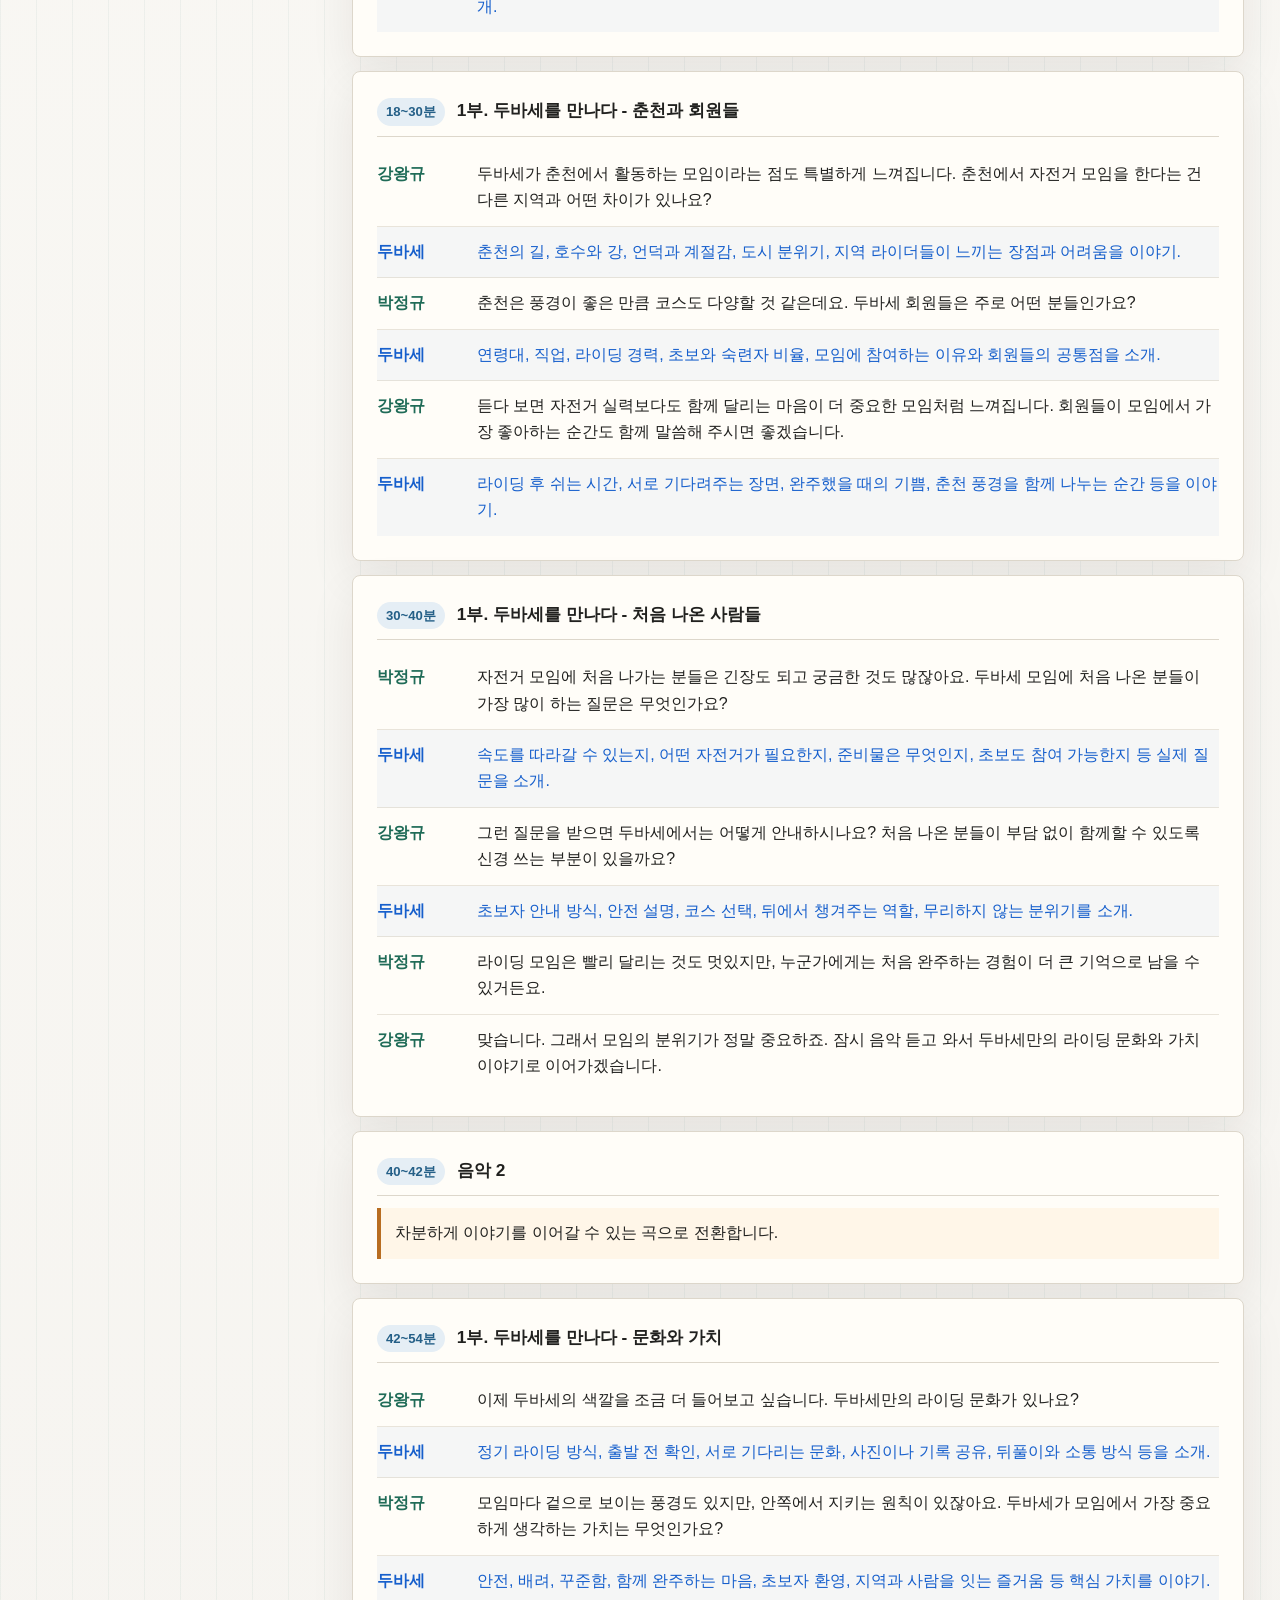
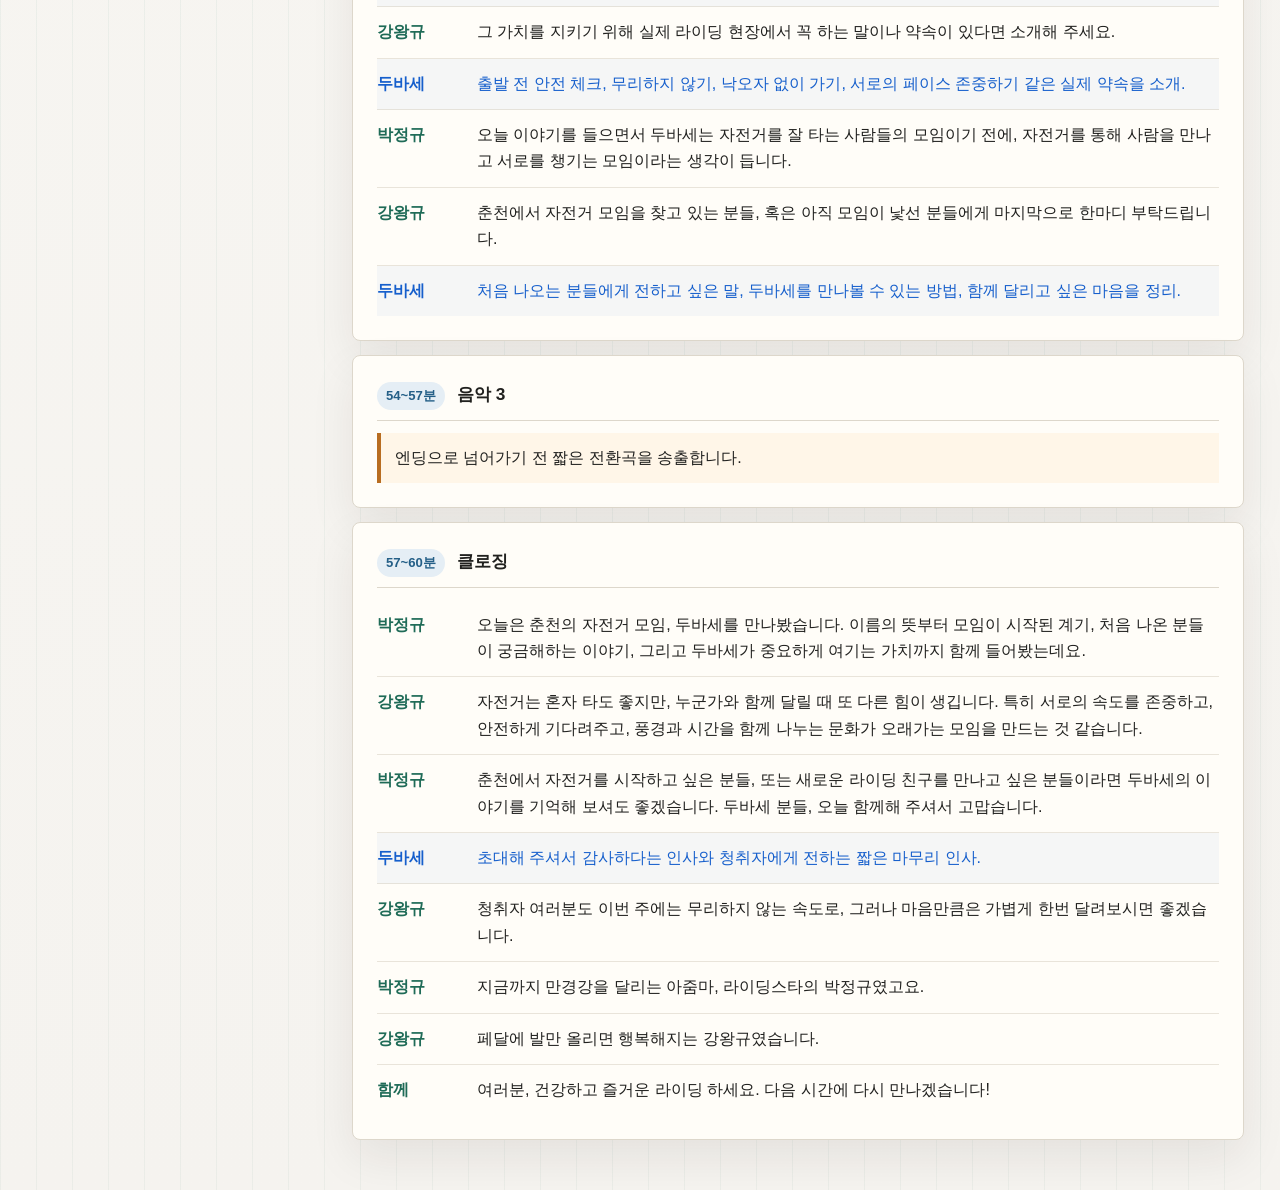
==== commit e284aeba: "V2.8" ====
--- a/dubase.html
+++ b/dubase.html
@@ -32,7 +32,12 @@
           <h1>회차 관리</h1>
           <button type="button" id="episode-menu-close" class="sidebar-close" aria-label="회차 관리 닫기">×</button>
         </div>
-        <a class="episode episode-switch" href="index.html#script-view" data-episode-key="velo" data-search-placeholder="예: 벨로혁신, 부회장, 총무, 만경강">
+        <a class="episode episode-switch" href="index.html#script-view" data-episode-key="students" data-search-placeholder="예: 대학생, 자전거 앱, 탄소감축, GPS">
+          <span>방송 2026-10-19 19:00</span>
+          <strong>대학생 4인 · 자전거 앱과 탄소감축</strong>
+          <small>V1.0 · 60분</small>
+        </a>
+        <a class="episode episode-switch" href="velo-hyeoksin.html#script-view" data-episode-key="velo" data-search-placeholder="예: 벨로혁신, 부회장, 총무, 만경강">
           <span>방송 2026년 8월 예정</span>
           <strong>벨로혁신 · 두 바퀴로 이어지는 사람들</strong>
           <small>초안 · 60분</small>
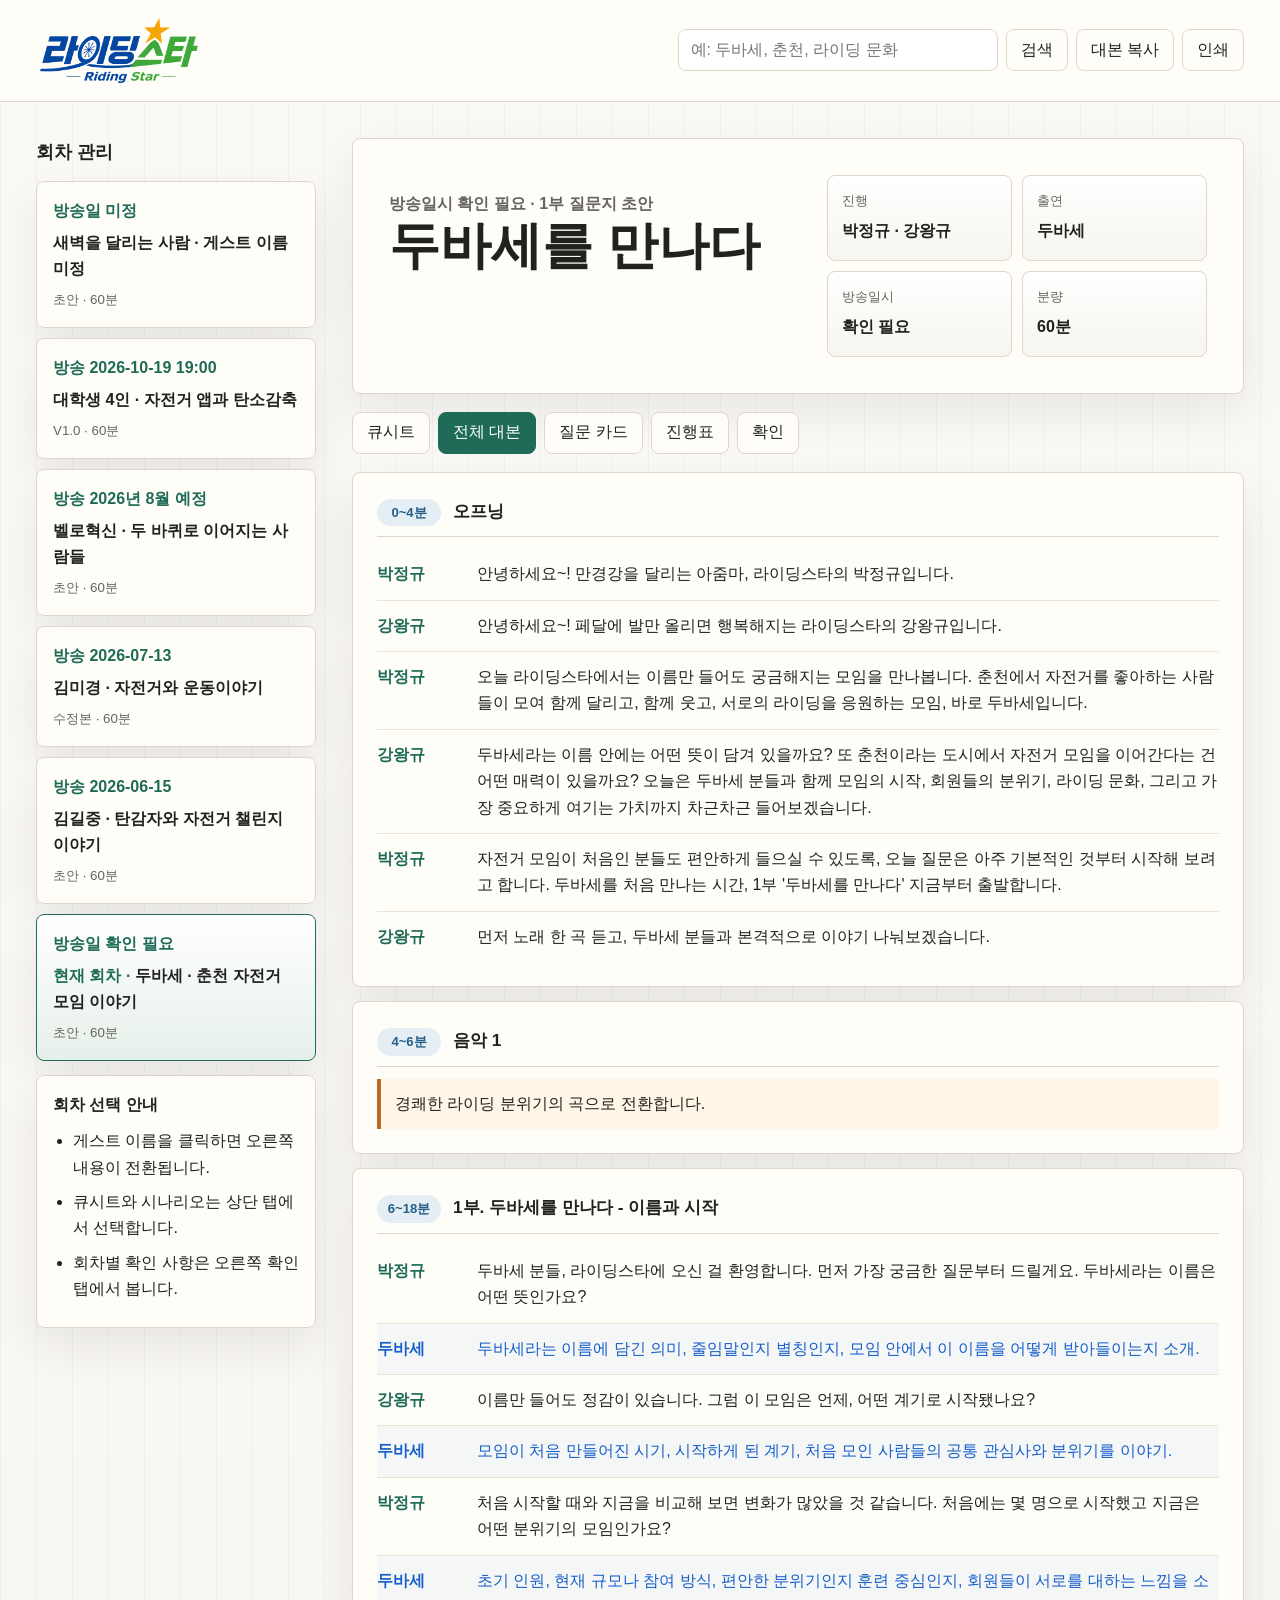
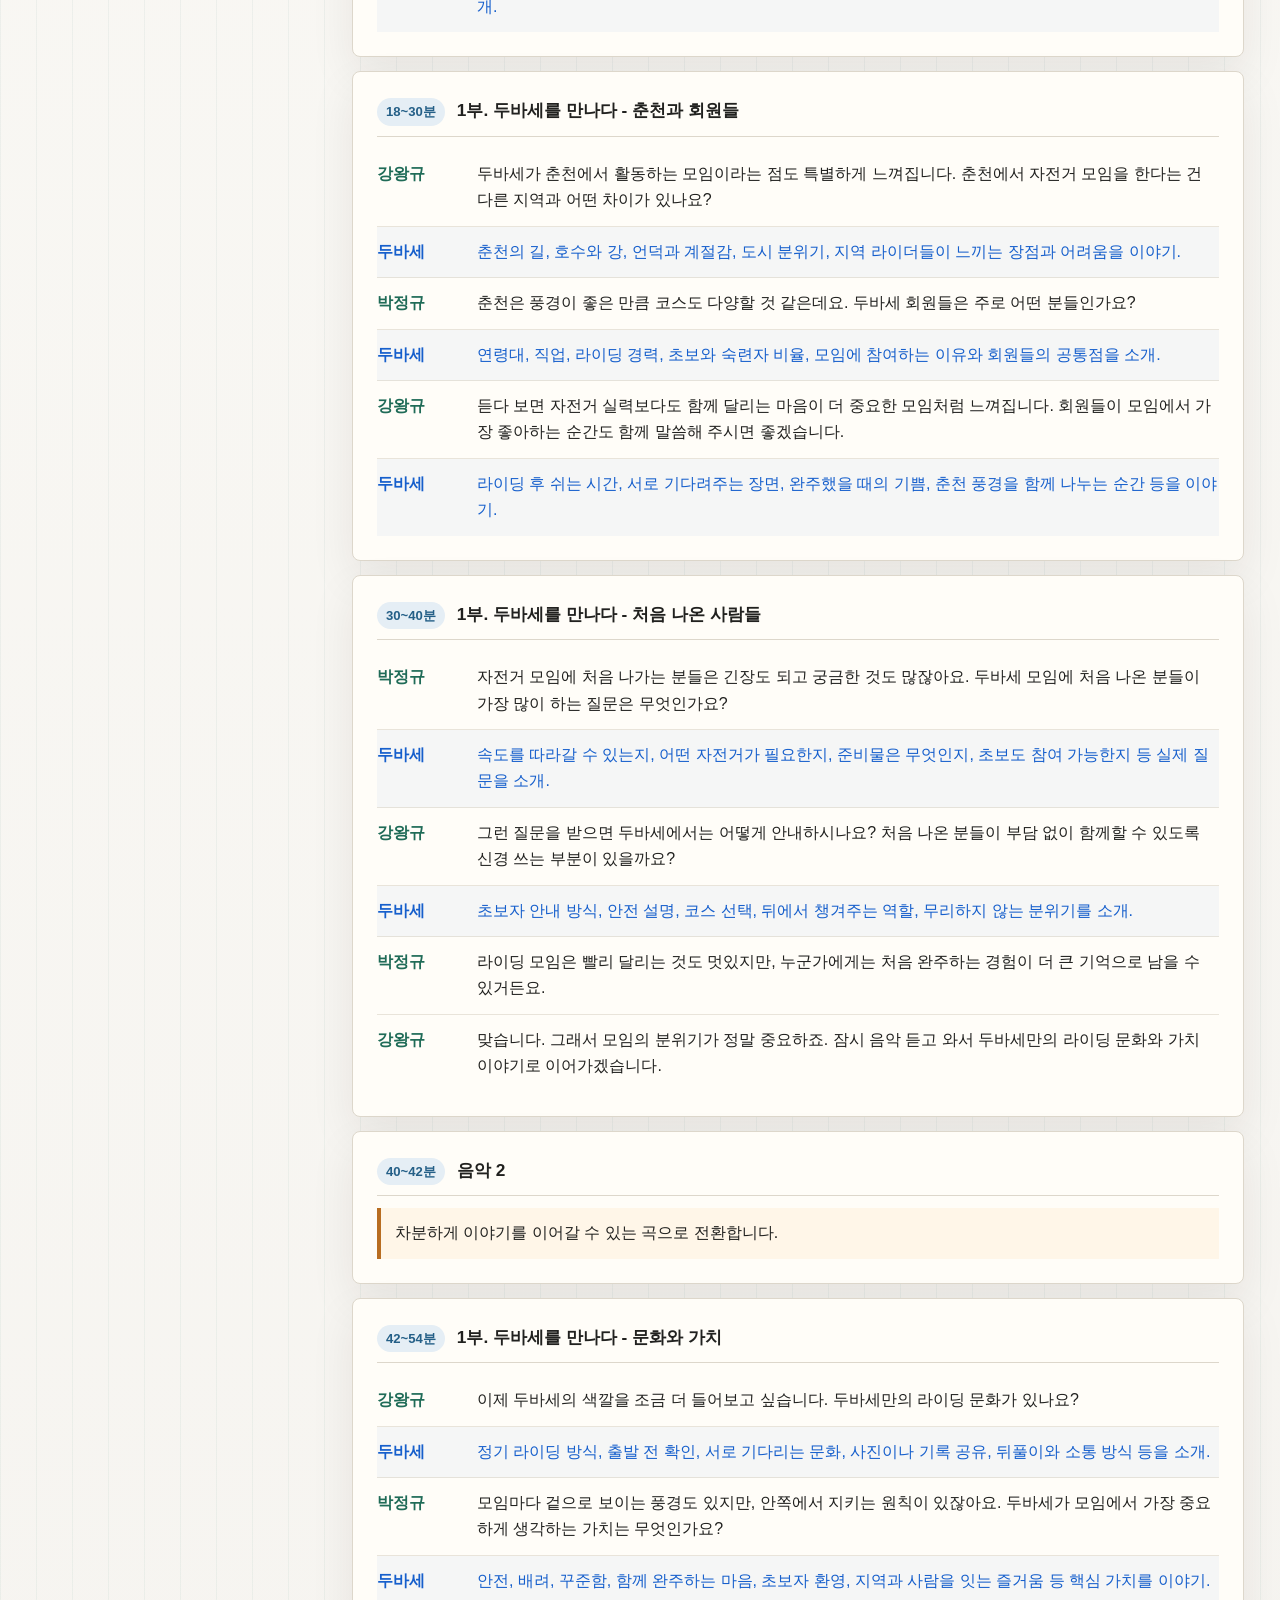
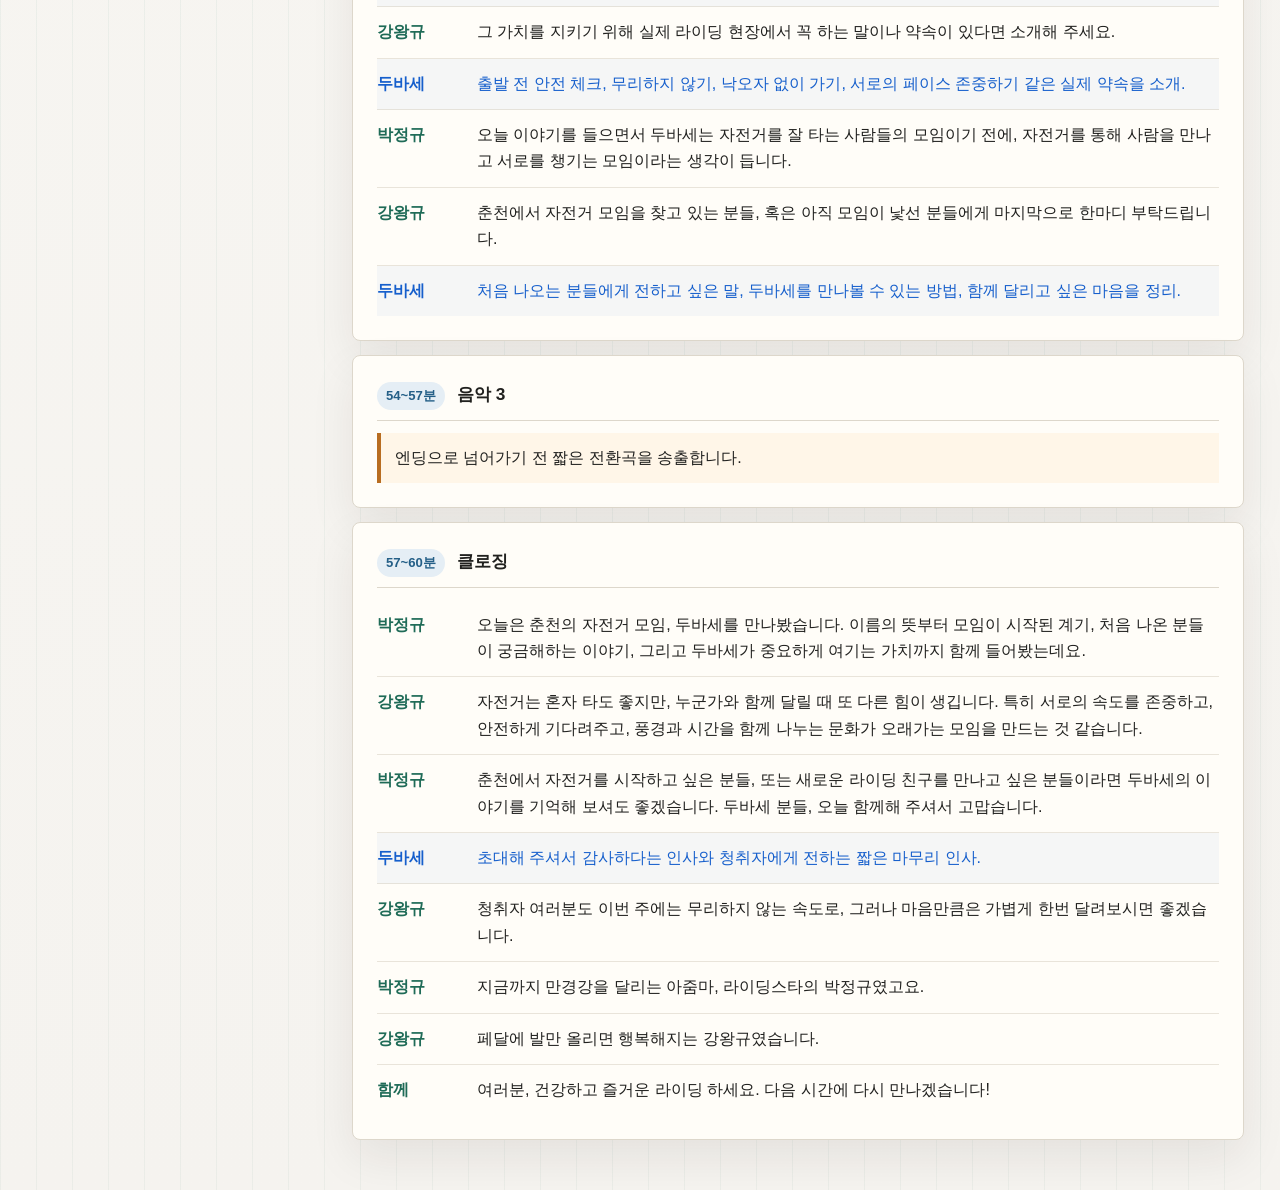
==== commit 42d38522: "V3.0" ====
--- a/dubase.html
+++ b/dubase.html
@@ -32,7 +32,12 @@
           <h1>회차 관리</h1>
           <button type="button" id="episode-menu-close" class="sidebar-close" aria-label="회차 관리 닫기">×</button>
         </div>
-        <a class="episode episode-switch" href="index.html#script-view" data-episode-key="students" data-search-placeholder="예: 대학생, 자전거 앱, 탄소감축, GPS">
+        <a class="episode episode-switch" href="index.html#script-view" data-episode-key="dawn" data-search-placeholder="예: 새벽, 출퇴근, 카페, 생활">
+          <span>방송일 미정</span>
+          <strong>새벽을 달리는 사람 · 게스트 이름 미정</strong>
+          <small>초안 · 60분</small>
+        </a>
+        <a class="episode episode-switch" href="student-bike-app.html#script-view" data-episode-key="students" data-search-placeholder="예: 대학생, 자전거 앱, 탄소감축, GPS">
           <span>방송 2026-10-19 19:00</span>
           <strong>대학생 4인 · 자전거 앱과 탄소감축</strong>
           <small>V1.0 · 60분</small>
--- a/assets/styles.css
+++ b/assets/styles.css
@@ -630,6 +630,293 @@
 
 .is-hidden-by-search {
   display: none;
+}
+
+.image-gallery {
+  color: #222a31;
+  background: #fff;
+  padding: 18px;
+}
+
+.gallery-heading,
+.gallery-toolbar,
+.gallery-navigation,
+.gallery-actions {
+  display: flex;
+  align-items: center;
+  gap: 8px;
+}
+
+.gallery-heading,
+.gallery-toolbar {
+  justify-content: space-between;
+}
+
+.gallery-heading {
+  gap: 16px;
+  margin-bottom: 16px;
+}
+
+.gallery-heading h3,
+.gallery-dialog h3,
+.gallery-questions h3 {
+  margin: 0;
+  font-size: 1.08rem;
+  line-height: 1.5;
+  overflow-wrap: anywhere;
+}
+
+.gallery-heading p,
+.gallery-part {
+  margin: 4px 0 0;
+  color: #526572;
+  font-size: 0.85rem;
+}
+
+.gallery-counter {
+  flex: 0 0 64px;
+  text-align: right;
+  color: #526572;
+  font-variant-numeric: tabular-nums;
+}
+
+.gallery-thumbnails {
+  display: flex;
+  align-items: stretch;
+  gap: 10px;
+  padding: 4px 4px 12px;
+  overflow-x: auto;
+  overscroll-behavior-x: contain;
+}
+
+.gallery-thumbnail {
+  flex: 0 0 144px;
+  width: 144px;
+  min-height: 0;
+  padding: 0;
+  text-align: left;
+  border: 2px solid #dce2e6;
+  border-radius: 6px;
+  overflow: hidden;
+  background: #fff;
+}
+
+.gallery-thumbnail[aria-current="true"] {
+  border-color: var(--green);
+  background: #eef6f2;
+}
+
+.gallery-thumbnail img {
+  display: block;
+  width: 100%;
+  height: auto;
+  aspect-ratio: 1672 / 941;
+  object-fit: contain;
+}
+
+.gallery-thumbnail span {
+  display: block;
+  min-height: 53px;
+  padding: 6px 8px;
+  font-size: 0.78rem;
+  line-height: 1.5;
+  word-break: keep-all;
+  overflow-wrap: anywhere;
+}
+
+.gallery-thumbnail b {
+  color: var(--green);
+}
+
+.gallery-toolbar {
+  padding: 12px 0;
+}
+
+.gallery-tool {
+  display: inline-flex;
+  align-items: center;
+  justify-content: center;
+  flex: 0 0 42px;
+  width: 42px;
+  height: 42px;
+  min-height: 42px;
+  padding: 0;
+  border: 1px solid #cdd5da;
+  border-radius: 6px;
+  background: #fff;
+  color: #222a31;
+}
+
+.gallery-tool img {
+  width: 20px;
+  height: 20px;
+}
+
+.gallery-tool:hover,
+.gallery-tool:focus-visible {
+  border-color: var(--green);
+  outline: 2px solid #b6d6c9;
+  outline-offset: 2px;
+}
+
+.gallery-tool:disabled {
+  cursor: default;
+  opacity: 0.35;
+  outline: none;
+  border-color: #cdd5da;
+}
+
+.gallery-slide[hidden] {
+  display: none;
+}
+
+.gallery-image-open {
+  display: block;
+  width: 100%;
+  min-height: 0;
+  border: 0;
+  border-radius: 0;
+  padding: 0;
+  background: #f2f4f5;
+  cursor: zoom-in;
+}
+
+.gallery-image {
+  display: block;
+  width: 100%;
+  height: auto;
+  aspect-ratio: 1672 / 941;
+  object-fit: contain;
+}
+
+.gallery-discussion {
+  display: grid;
+  grid-template-columns: minmax(0, 1.35fr) minmax(0, 0.85fr);
+  align-items: start;
+  gap: 24px;
+  padding-top: 20px;
+}
+
+.gallery-questions h3 {
+  margin-top: 6px;
+}
+
+.gallery-questions h4 {
+  margin: 18px 0 8px;
+  font-size: 0.93rem;
+}
+
+.gallery-questions ol {
+  padding-left: 22px;
+  margin: 0;
+}
+
+.gallery-questions li {
+  margin-bottom: 10px;
+  overflow-wrap: anywhere;
+}
+
+.gallery-note {
+  margin: 16px 0 0;
+  padding-left: 12px;
+  border-left: 3px solid #bb781e;
+  color: #62615b;
+  font-size: 0.82rem;
+}
+
+.gallery-memo label {
+  display: block;
+  margin-bottom: 8px;
+  font-weight: 700;
+  font-size: 0.93rem;
+}
+
+.gallery-memo textarea {
+  display: block;
+  width: 100%;
+  min-height: 160px;
+  padding: 10px 12px;
+  border: 1px solid #bdc9d1;
+  border-radius: 6px;
+  background: #f9fbfc;
+  color: #222a31;
+  font: inherit;
+  resize: vertical;
+}
+
+.gallery-memo textarea:focus-visible {
+  outline: 2px solid #b6d6c9;
+  outline-offset: 2px;
+  border-color: var(--green);
+}
+
+.gallery-save-status {
+  margin: 6px 0 0;
+  color: #526572;
+  font-size: 0.78rem;
+}
+
+body.gallery-modal-open {
+  overflow: hidden;
+}
+
+.gallery-dialog {
+  position: fixed;
+  inset: 0;
+  width: calc(100% - 32px);
+  max-width: none;
+  height: calc(100dvh - 32px);
+  max-height: none;
+  padding: 0;
+  border: 1px solid #cdd5da;
+  border-radius: 8px;
+  color: #222a31;
+  background: #fff;
+  overflow: hidden;
+}
+
+.gallery-dialog[open] {
+  display: grid;
+  grid-template-rows: auto minmax(0, 1fr);
+}
+
+.gallery-dialog::backdrop {
+  background: rgba(15, 22, 27, 0.8);
+}
+
+.gallery-dialog-toolbar {
+  display: flex;
+  align-items: center;
+  justify-content: space-between;
+  gap: 12px;
+  padding: 12px 16px;
+  border-bottom: 1px solid #dce2e6;
+}
+
+.gallery-dialog-toolbar h3 {
+  min-width: 0;
+  font-size: 1rem;
+}
+
+.gallery-dialog-stage {
+  min-height: 0;
+  overflow: auto;
+  background: #e9edf0;
+  overscroll-behavior: contain;
+}
+
+.gallery-dialog-stage img {
+  display: block;
+  width: 100%;
+  height: 100%;
+  object-fit: contain;
+}
+
+.gallery-dialog.is-zoomed .gallery-dialog-stage img {
+  width: 1672px;
+  height: 941px;
+  max-width: none;
+  margin: 0 auto;
 }
 
 @media (max-width: 900px) {
@@ -1017,3 +1304,73 @@
     page-break-inside: avoid;
   }
 }
+
+@media (max-width: 900px) {
+  .tabs {
+    grid-template-columns: none;
+    grid-auto-flow: column;
+    grid-auto-columns: minmax(0, 1fr);
+  }
+
+  .tabs button {
+    min-height: 44px;
+    padding: 4px;
+    white-space: normal;
+    word-break: keep-all;
+    overflow-wrap: anywhere;
+    line-height: 1.3;
+  }
+}
+
+@media (max-width: 680px) {
+  .image-gallery {
+    padding: 12px;
+  }
+
+  .gallery-discussion {
+    grid-template-columns: minmax(0, 1fr);
+    gap: 20px;
+  }
+
+  .gallery-dialog {
+    width: calc(100% - 16px);
+    height: calc(100dvh - 16px);
+  }
+
+  .gallery-dialog-toolbar {
+    flex-direction: column;
+    align-items: stretch;
+    padding: 10px;
+    gap: 8px;
+  }
+
+  .gallery-dialog-toolbar .gallery-actions {
+    justify-content: flex-end;
+  }
+}
+
+@media print {
+  .image-gallery {
+    padding: 0;
+  }
+
+  .gallery-thumbnails,
+  .gallery-toolbar,
+  .gallery-dialog,
+  .gallery-save-status {
+    display: none !important;
+  }
+
+  .gallery-image {
+    max-height: 125mm;
+  }
+
+  .gallery-image-open {
+    outline: 0;
+  }
+
+  .gallery-discussion {
+    gap: 16px;
+    padding-top: 10px;
+  }
+}
